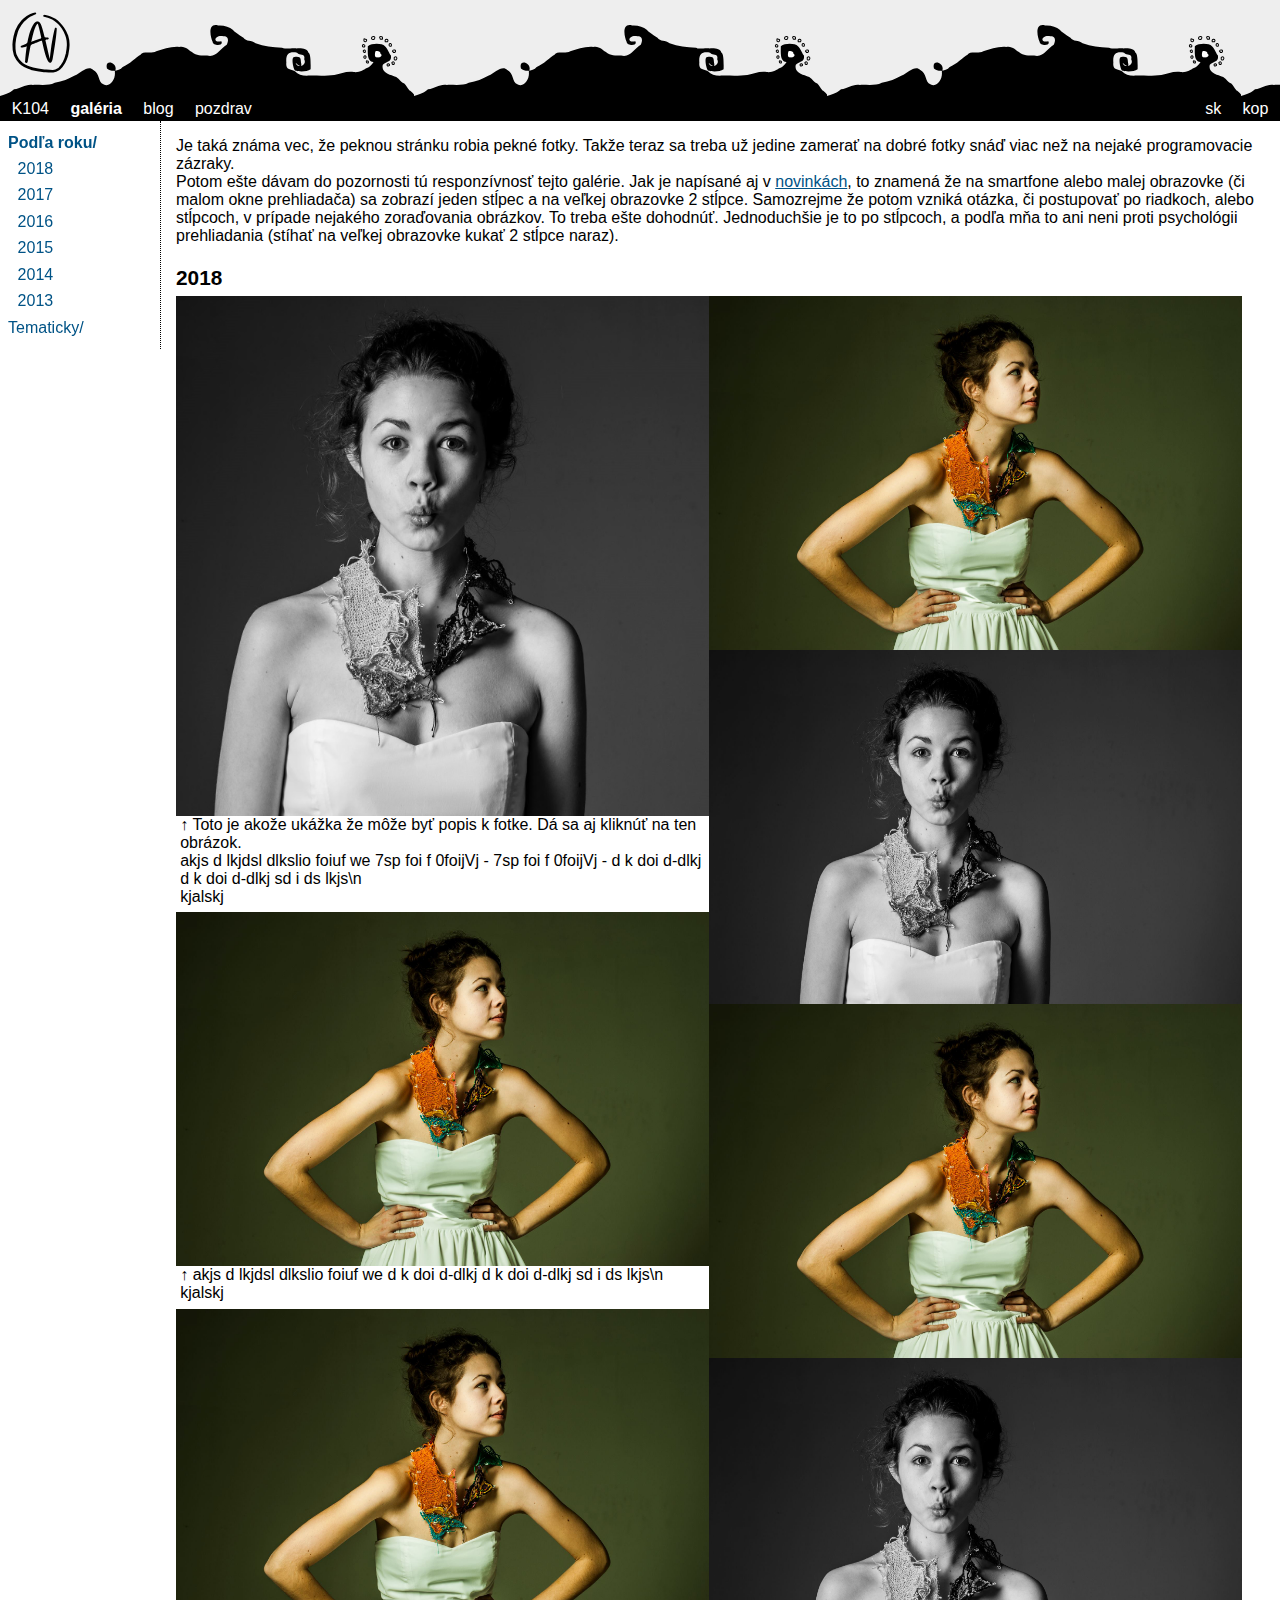
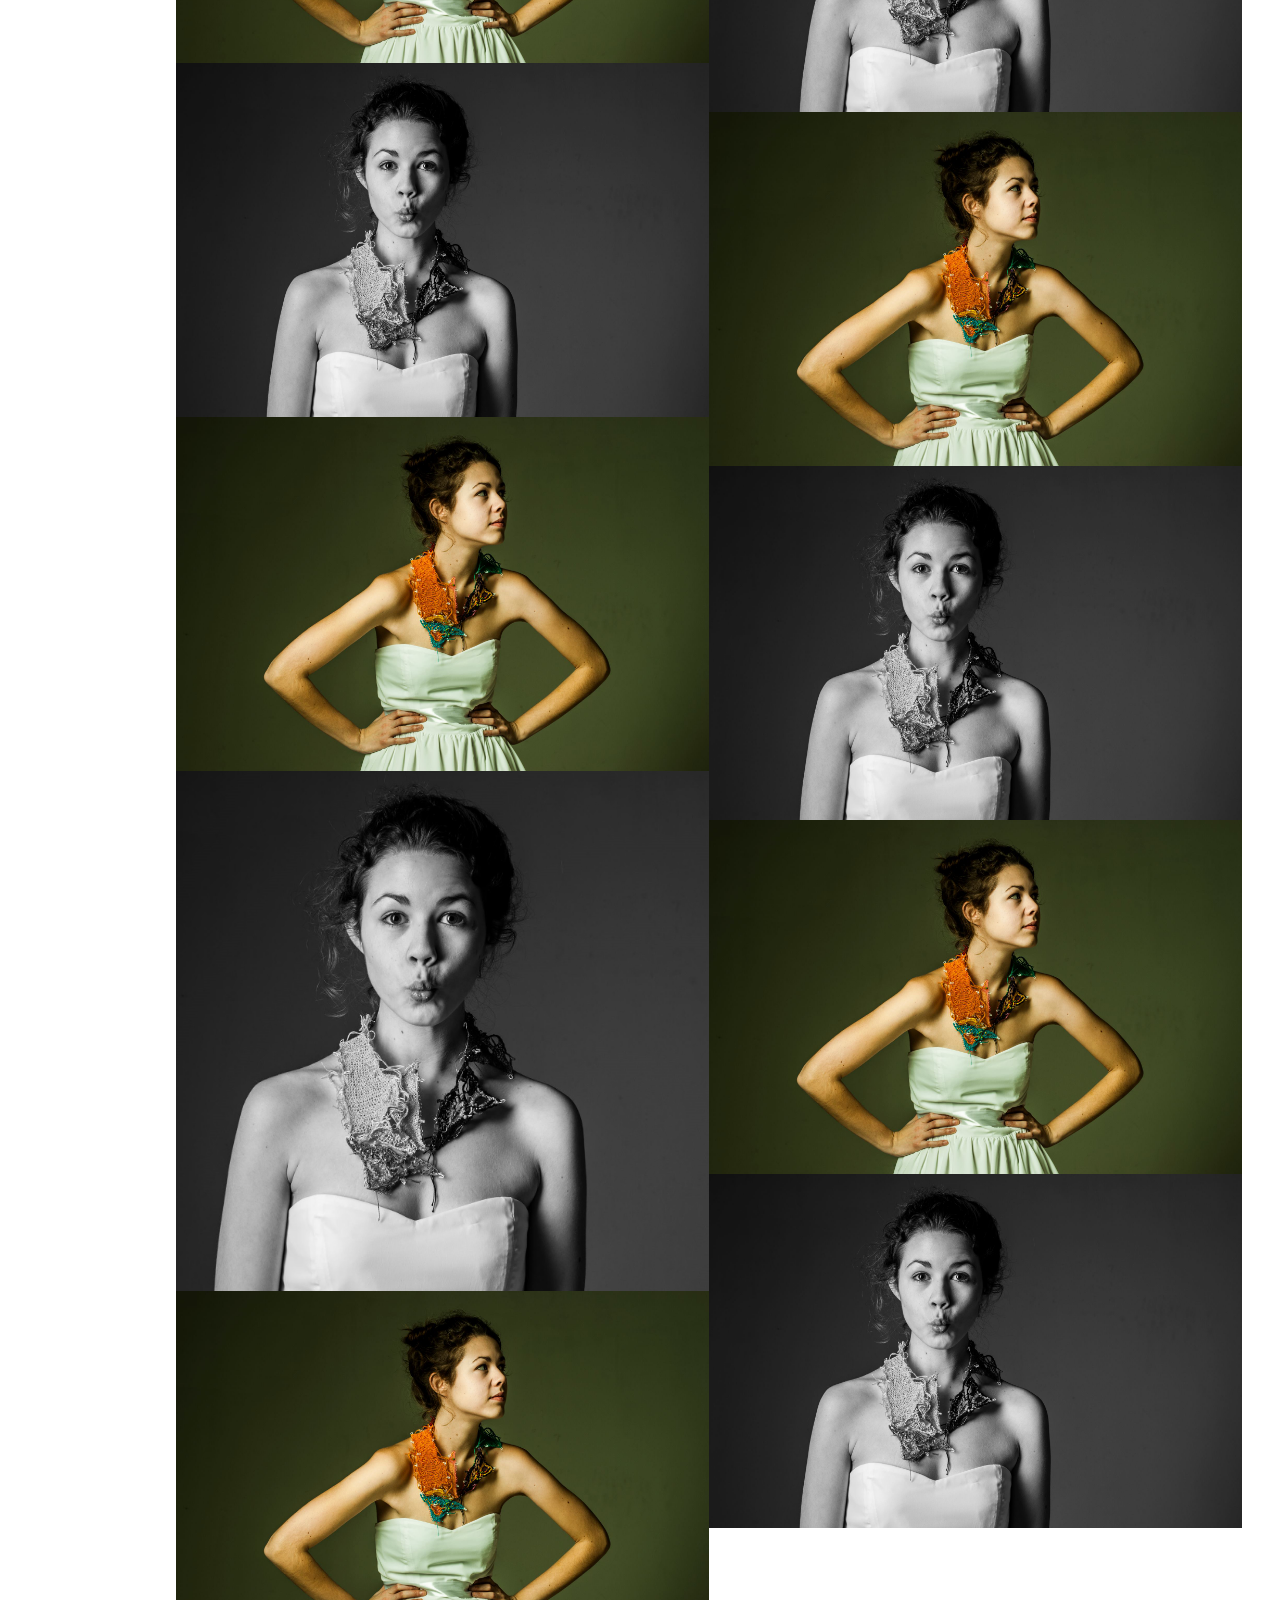
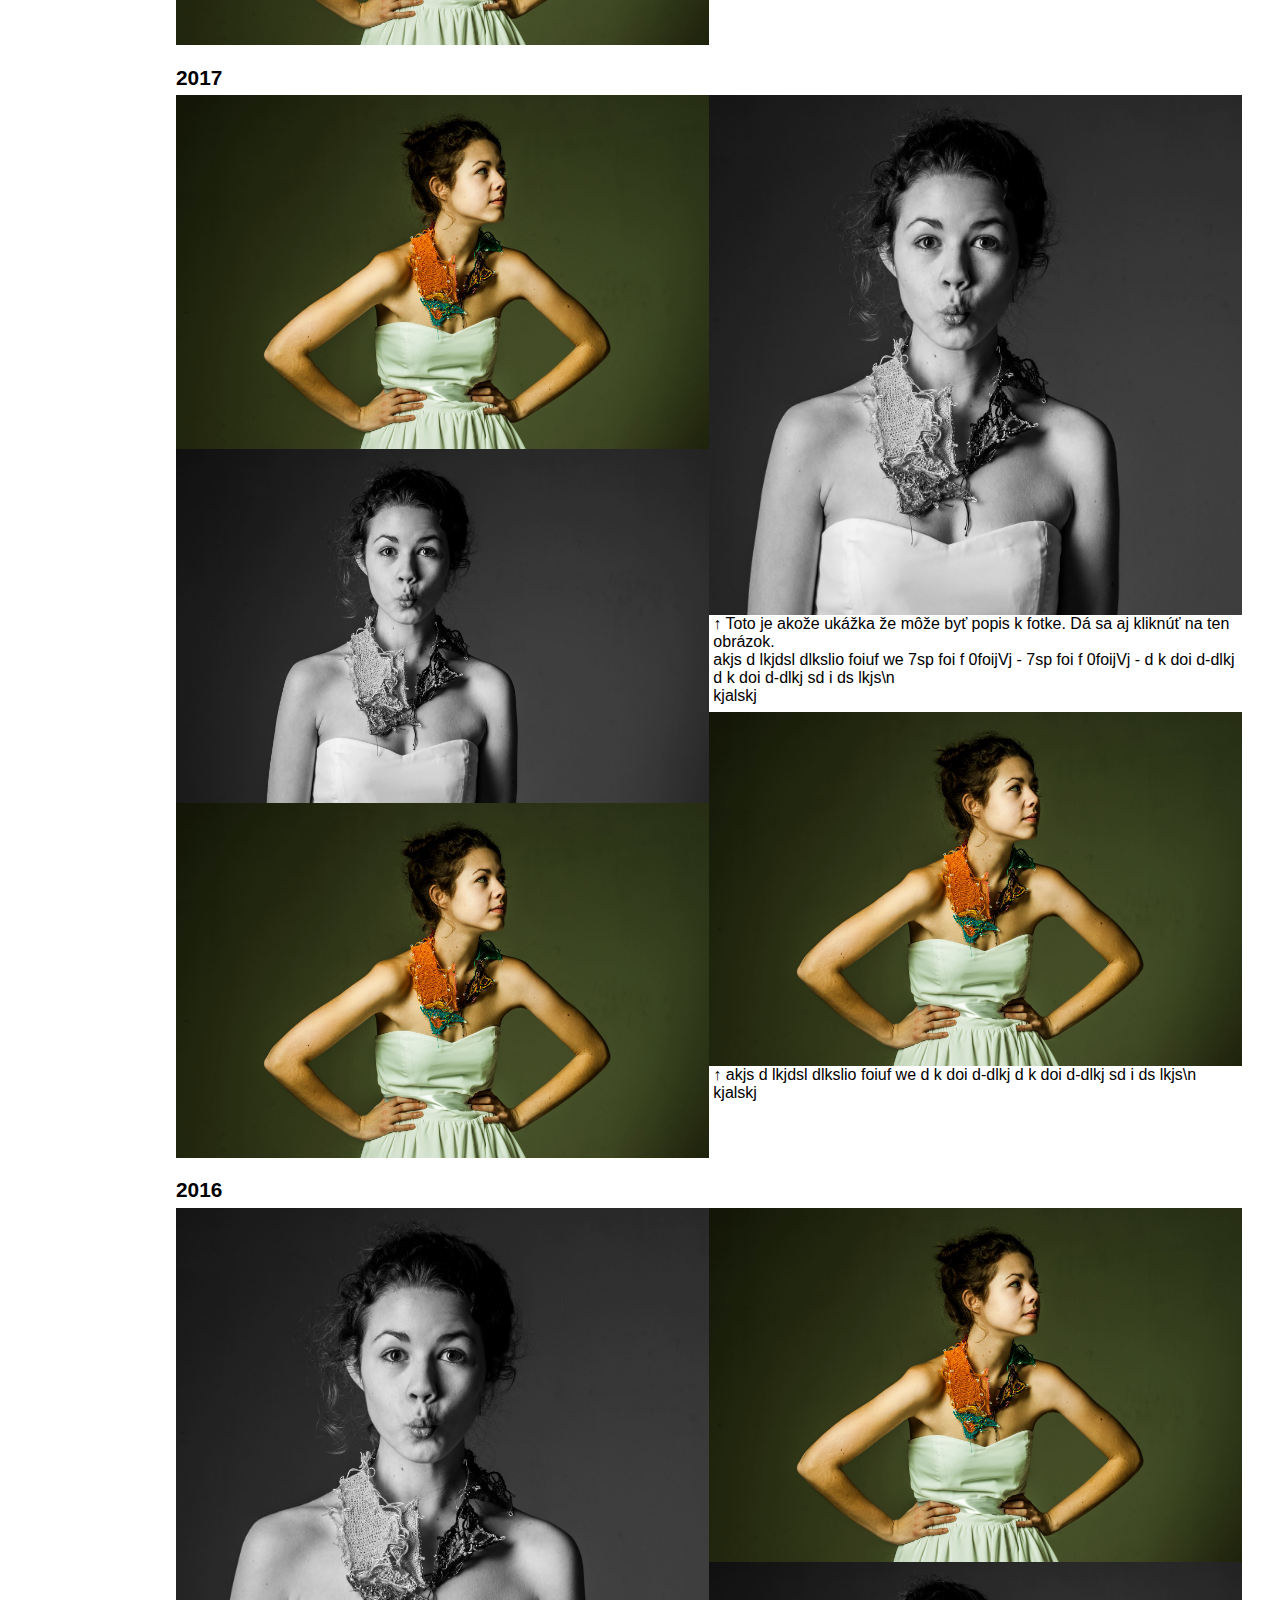
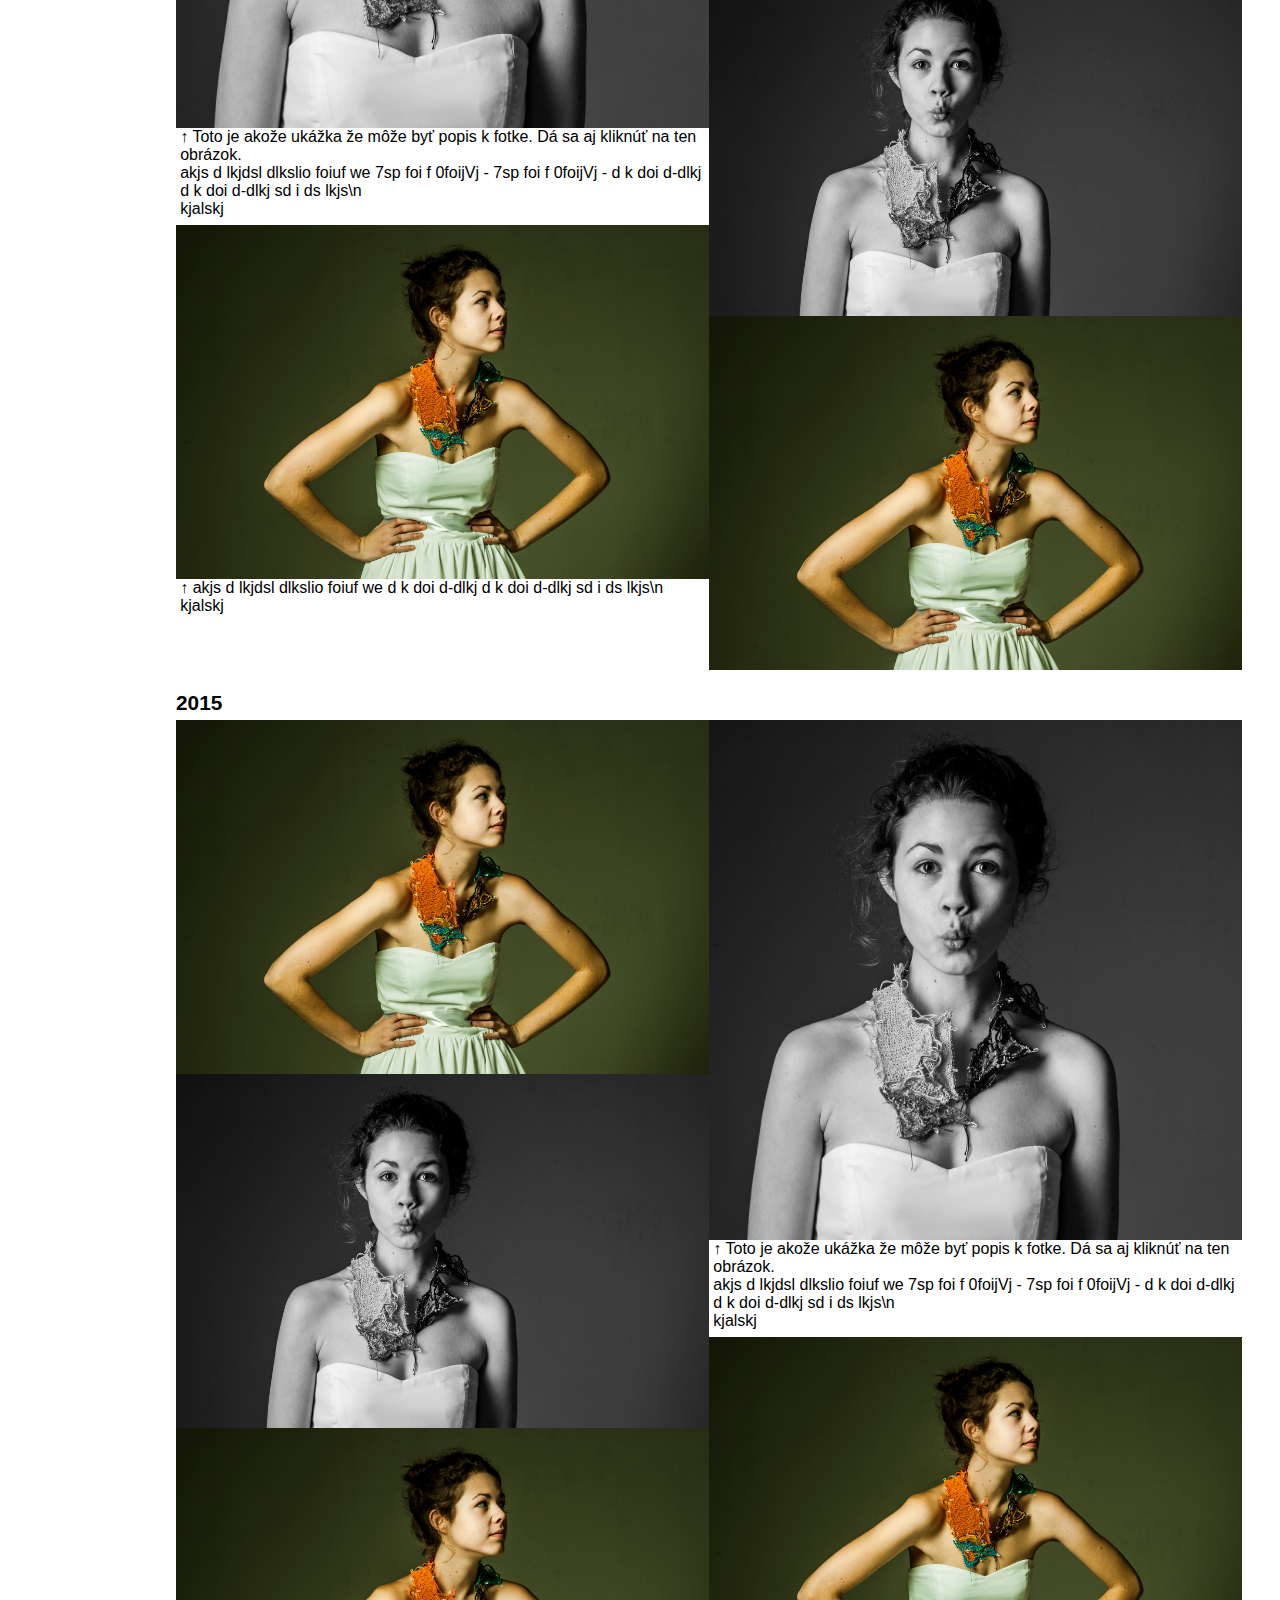
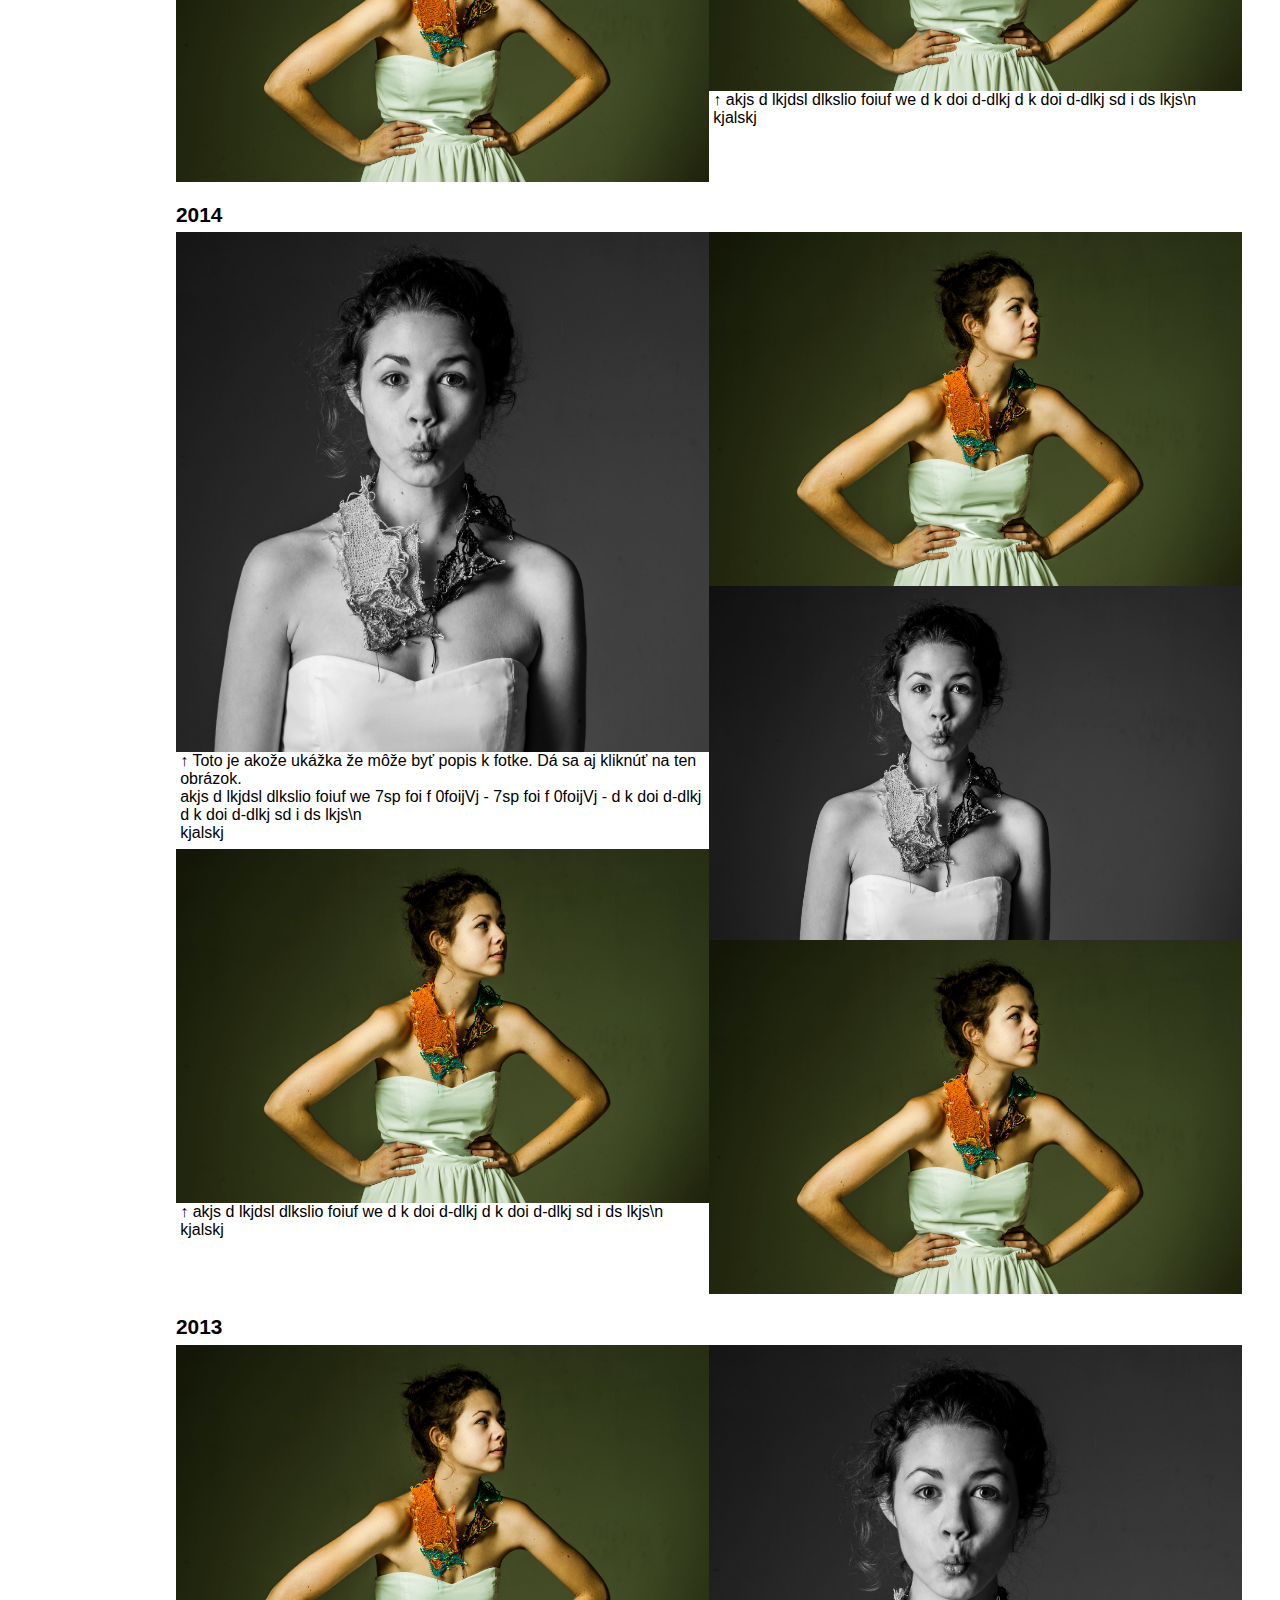
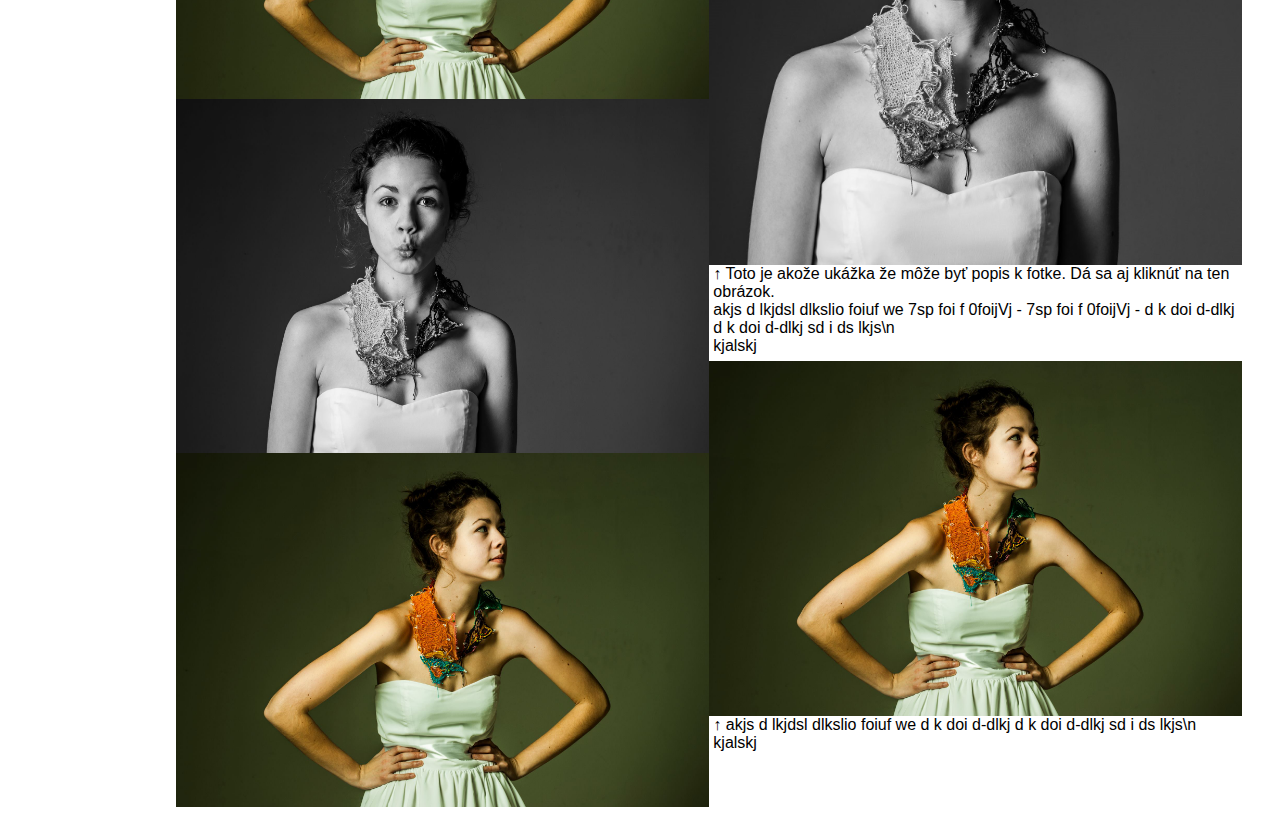
==== galeria/galeria1.htm @ 50981935 "aa" ====
<!DOCTYPE html>
<html lang="sk" dir="ltr">
<head>
<meta http-equiv="content-type" content="text/html; charset=UTF-8">
	<meta charset="utf-8">
	<title>Galéria | N.A.</title>
	<link rel="stylesheet" type="text/css" href="../style.css">
	<link rel="icon" href="../obr/NA.svg" type="image/gif" sizes="16x16">	
	<link rel="shortcut icon" href="../obr/NA.svg" type="image/gif" sizes="16x16">	
</head>

<!--<body><div id="header">-->
<body><div id="header">
<body>
	<a id='headerLogo' href="../index.htm"><img src="../obr/NA_okraj10px.svg" alt="NA" height='85px'></a>
	<!--<a id="headerLink" href="http://suckless.org/">aaa.org</a> -->
	<!--<span class="hidden"> - </span>-->
	<!--<span id="headerSubtitle">stranky osoby</span> -->
</div>
<!--</div>-->
<hr class="hidden">
<div id="menu">
	<a href="../index.htm">K104</a>
	<a href="./galeria1.htm"><b>galéria</b></a>
	<a href="../blog/blog.htm">blog</a>
	<a href="../pozdrav.htm">pozdrav</a>
	<span class="right">
		<a href="../index.htm">sk</a>
		<a href="../index.htm">kop</a>
	</span>
</div>
<div id="content">
<div id="nav">
	<ul>
	<li><a href="./galeria1.htm"><b>Podľa roku/</b></a>
		<ul>
		<li><a href="#rok2018">2018</a></li>
		<li><a href="#rok2017">2017</a></li>
		<li><a href="#rok2016">2016</a></li>
		<li><a href="#rok2015">2015</a></li>
		<li><a href="#rok2014">2014</a></li>
		<li><a href="#rok2013">2013</a></li>
		</ul>
	</li>
	<li><a href="./galeria2.htm">Tematicky/</a></li>
	</ul>
</div>
<hr class="hidden">
<div id="main">

<p> Je taká známa vec, že peknou stránku robia pekné fotky. Takže teraz sa treba už jedine zamerať na dobré fotky snáď viac než na nejaké programovacie zázraky.</p>
<p>Potom ešte dávam do pozornosti tú responzívnosť tejto galérie. Jak je napísané aj v <a href="../novinky/novinky2.htm">novinkách</a>, to znamená že na smartfone alebo malej obrazovke (či malom okne prehliadača) sa zobrazí jeden stĺpec a na veľkej obrazovke 2 stĺpce. Samozrejme že potom vzniká otázka, či postupovať po riadkoch, alebo stĺpcoch, v prípade nejakého zoraďovania obrázkov. To treba ešte dohodnúť. Jednoduchšie je to po stĺpcoch, a podľa mňa to ani neni proti psychológii prehliadania (stíhať na veľkej obrazovke kukať 2 stĺpce naraz).</p>

<div class="row">
  
  <div class='policko_nadpis' id="rok2018">
	  <h2>2018</h2>
  </div>
  <div class="stlpec">
	  <div class='policko'>
		  <a href="../obr/nina2_2.jpg"><img src="../obr/nina2_2.jpg" alt="blabla" style="width:100%"></a>
		  <p>&#8593; Toto je akože ukážka že môže byť popis k fotke. Dá sa aj kliknúť na ten obrázok.</p>
		  <p>akjs d lkjdsl dlkslio  foiuf we
		  7sp foi f 0foijVj -
		  7sp foi f 0foijVj -
		  d k doi d-dlkj d k doi d-dlkj sd i ds lkjs\n
		  </p>
		  <p>kjalskj</p>
	  </div>
	  <div class='policko'>
		  <a href="../obr/nina1.jpg"><img src="../obr/nina1.jpg" alt="blabla" style="width:100%"></a>
		  <p>&#8593; akjs d lkjdsl dlkslio  foiuf we
		  d k doi d-dlkj d k doi d-dlkj sd i ds lkjs\n
		  </p>
		  <p>kjalskj</p>
	  </div>
	  <div class='policko'>
		  <a href="../obr/nina1.jpg"><img src="../obr/nina1.jpg" alt="blabla" style="width:100%"></a>
	  </div>
	  <div class='policko'>
		  <a href="../obr/nina2.jpg"><img src="../obr/nina2.jpg" alt="blabla" style="width:100%"></a>
	  </div>
	  <div class='policko'>
		  <a href="../obr/nina1.jpg"><img src="../obr/nina1.jpg" alt="blabla" style="width:100%"></a>
	  </div>
	  <div class='policko'>
		  <a href="../obr/nina2_2.jpg"><img src="../obr/nina2_2.jpg" alt="blabla" style="width:100%"></a>
	  </div>
	  <div class='policko'>
		  <a href="../obr/nina1.jpg"><img src="../obr/nina1.jpg" alt="blabla" style="width:100%"></a>
	  </div>
  </div>
  <div class="stlpec">
	  <div class='policko'>
		  <a href="../obr/nina1.jpg"><img src="../obr/nina1.jpg" alt="blabla" style="width:100%"></a>
	  </div>
	  <div class='policko'>
		  <a href="../obr/nina2.jpg"><img src="../obr/nina2.jpg" alt="blabla" style="width:100%"></a>
	  </div>
	  <div class='policko'>
		  <a href="../obr/nina1.jpg"><img src="../obr/nina1.jpg" alt="blabla" style="width:100%"></a>
	  </div>
	  <div class='policko'>
		  <a href="../obr/nina2.jpg"><img src="../obr/nina2.jpg" alt="blabla" style="width:100%"></a>
	  </div>
	  <div class='policko'>
		  <a href="../obr/nina1.jpg"><img src="../obr/nina1.jpg" alt="blabla" style="width:100%"></a>
	  </div>
	  <div class='policko'>
		  <a href="../obr/nina2.jpg"><img src="../obr/nina2.jpg" alt="blabla" style="width:100%"></a>
	  </div>
	  <div class='policko'>
		  <a href="../obr/nina1.jpg"><img src="../obr/nina1.jpg" alt="blabla" style="width:100%"></a>
	  </div>
	  <div class='policko'>
		  <a href="../obr/nina2.jpg"><img src="../obr/nina2.jpg" alt="blabla" style="width:100%"></a>
	  </div>
  </div>

  <div class='policko_nadpis' id="rok2017">
	  <h2>2017</h2>
  </div>
  <div class="stlpec">
	  <div class='policko'>
		  <a href="../obr/nina1.jpg"><img src="../obr/nina1.jpg" alt="blabla" style="width:100%"></a>
	  </div>
	  <div class='policko'>
		  <a href="../obr/nina2.jpg"><img src="../obr/nina2.jpg" alt="blabla" style="width:100%"></a>
	  </div>
	  <div class='policko'>
		  <a href="../obr/nina1.jpg"><img src="../obr/nina1.jpg" alt="blabla" style="width:100%"></a>
	  </div>
  </div>
  <div class="stlpec">
	  <div class='policko'>
		  <a href="../obr/nina2_2.jpg"><img src="../obr/nina2_2.jpg" alt="blabla" style="width:100%"></a>
		  <p>&#8593; Toto je akože ukážka že môže byť popis k fotke. Dá sa aj kliknúť na ten obrázok.</p>
		  <p>akjs d lkjdsl dlkslio  foiuf we
		  7sp foi f 0foijVj -
		  7sp foi f 0foijVj -
		  d k doi d-dlkj d k doi d-dlkj sd i ds lkjs\n
		  </p>
		  <p>kjalskj</p>
	  </div>
	  <div class='policko'>
		  <a href="../obr/nina1.jpg"><img src="../obr/nina1.jpg" alt="blabla" style="width:100%"></a>
		  <p>&#8593; akjs d lkjdsl dlkslio  foiuf we
		  d k doi d-dlkj d k doi d-dlkj sd i ds lkjs\n
		  </p>
		  <p>kjalskj</p>
	  </div>
  </div>

  <div class='policko_nadpis' id="rok2016">
	  <h2>2016</h2>
  </div>
  <div class="stlpec">
	  <div class='policko'>
		  <a href="../obr/nina2_2.jpg"><img src="../obr/nina2_2.jpg" alt="blabla" style="width:100%"></a>
		  <p>&#8593; Toto je akože ukážka že môže byť popis k fotke. Dá sa aj kliknúť na ten obrázok.</p>
		  <p>akjs d lkjdsl dlkslio  foiuf we
		  7sp foi f 0foijVj -
		  7sp foi f 0foijVj -
		  d k doi d-dlkj d k doi d-dlkj sd i ds lkjs\n
		  </p>
		  <p>kjalskj</p>
	  </div>
	  <div class='policko'>
		  <a href="../obr/nina1.jpg"><img src="../obr/nina1.jpg" alt="blabla" style="width:100%"></a>
		  <p>&#8593; akjs d lkjdsl dlkslio  foiuf we
		  d k doi d-dlkj d k doi d-dlkj sd i ds lkjs\n
		  </p>
		  <p>kjalskj</p>
	  </div>
  </div>
  <div class="stlpec">
	  <div class='policko'>
		  <a href="../obr/nina1.jpg"><img src="../obr/nina1.jpg" alt="blabla" style="width:100%"></a>
	  </div>
	  <div class='policko'>
		  <a href="../obr/nina2.jpg"><img src="../obr/nina2.jpg" alt="blabla" style="width:100%"></a>
	  </div>
	  <div class='policko'>
		  <a href="../obr/nina1.jpg"><img src="../obr/nina1.jpg" alt="blabla" style="width:100%"></a>
	  </div>
  </div>

  <div class='policko_nadpis' id="rok2015">
	  <h2>2015</h2>
  </div>
  <div class="stlpec">
	  <div class='policko'>
		  <a href="../obr/nina1.jpg"><img src="../obr/nina1.jpg" alt="blabla" style="width:100%"></a>
	  </div>
	  <div class='policko'>
		  <a href="../obr/nina2.jpg"><img src="../obr/nina2.jpg" alt="blabla" style="width:100%"></a>
	  </div>
	  <div class='policko'>
		  <a href="../obr/nina1.jpg"><img src="../obr/nina1.jpg" alt="blabla" style="width:100%"></a>
	  </div>
  </div>
  <div class="stlpec">
	  <div class='policko'>
		  <a href="../obr/nina2_2.jpg"><img src="../obr/nina2_2.jpg" alt="blabla" style="width:100%"></a>
		  <p>&#8593; Toto je akože ukážka že môže byť popis k fotke. Dá sa aj kliknúť na ten obrázok.</p>
		  <p>akjs d lkjdsl dlkslio  foiuf we
		  7sp foi f 0foijVj -
		  7sp foi f 0foijVj -
		  d k doi d-dlkj d k doi d-dlkj sd i ds lkjs\n
		  </p>
		  <p>kjalskj</p>
	  </div>
	  <div class='policko'>
		  <a href="../obr/nina1.jpg"><img src="../obr/nina1.jpg" alt="blabla" style="width:100%"></a>
		  <p>&#8593; akjs d lkjdsl dlkslio  foiuf we
		  d k doi d-dlkj d k doi d-dlkj sd i ds lkjs\n
		  </p>
		  <p>kjalskj</p>
	  </div>
  </div>

  <div class='policko_nadpis' id="rok2014">
	  <h2>2014</h2>
  </div>
  <div class="stlpec">
	  <div class='policko'>
		  <a href="../obr/nina2_2.jpg"><img src="../obr/nina2_2.jpg" alt="blabla" style="width:100%"></a>
		  <p>&#8593; Toto je akože ukážka že môže byť popis k fotke. Dá sa aj kliknúť na ten obrázok.</p>
		  <p>akjs d lkjdsl dlkslio  foiuf we
		  7sp foi f 0foijVj -
		  7sp foi f 0foijVj -
		  d k doi d-dlkj d k doi d-dlkj sd i ds lkjs\n
		  </p>
		  <p>kjalskj</p>
	  </div>
	  <div class='policko'>
		  <a href="../obr/nina1.jpg"><img src="../obr/nina1.jpg" alt="blabla" style="width:100%"></a>
		  <p>&#8593; akjs d lkjdsl dlkslio  foiuf we
		  d k doi d-dlkj d k doi d-dlkj sd i ds lkjs\n
		  </p>
		  <p>kjalskj</p>
	  </div>
  </div>
  <div class="stlpec">
	  <div class='policko'>
		  <a href="../obr/nina1.jpg"><img src="../obr/nina1.jpg" alt="blabla" style="width:100%"></a>
	  </div>
	  <div class='policko'>
		  <a href="../obr/nina2.jpg"><img src="../obr/nina2.jpg" alt="blabla" style="width:100%"></a>
	  </div>
	  <div class='policko'>
		  <a href="../obr/nina1.jpg"><img src="../obr/nina1.jpg" alt="blabla" style="width:100%"></a>
	  </div>
  </div>

  <div class='policko_nadpis' id="rok2013">
	  <h2>2013</h2>
  </div>
  <div class="stlpec">
	  <div class='policko'>
		  <a href="../obr/nina1.jpg"><img src="../obr/nina1.jpg" alt="blabla" style="width:100%"></a>
	  </div>
	  <div class='policko'>
		  <a href="../obr/nina2.jpg"><img src="../obr/nina2.jpg" alt="blabla" style="width:100%"></a>
	  </div>
	  <div class='policko'>
		  <a href="../obr/nina1.jpg"><img src="../obr/nina1.jpg" alt="blabla" style="width:100%"></a>
	  </div>
  </div>
  <div class="stlpec">
	  <div class='policko'>
		  <a href="../obr/nina2_2.jpg"><img src="../obr/nina2_2.jpg" alt="blabla" style="width:100%"></a>
		  <p>&#8593; Toto je akože ukážka že môže byť popis k fotke. Dá sa aj kliknúť na ten obrázok.</p>
		  <p>akjs d lkjdsl dlkslio  foiuf we
		  7sp foi f 0foijVj -
		  7sp foi f 0foijVj -
		  d k doi d-dlkj d k doi d-dlkj sd i ds lkjs\n
		  </p>
		  <p>kjalskj</p>
	  </div>
	  <div class='policko'>
		  <a href="../obr/nina1.jpg"><img src="../obr/nina1.jpg" alt="blabla" style="width:100%"></a>
		  <p>&#8593; akjs d lkjdsl dlkslio  foiuf we
		  d k doi d-dlkj d k doi d-dlkj sd i ds lkjs\n
		  </p>
		  <p>kjalskj</p>
	  </div>
  </div>


</div>


</div>

</div>


</body></html>
---- style.css ----
html {
	overflow-y: scroll;
}

body {
	background-color: #fff;
	color: #000;
	font-family: sans-serif;
	padding: 0;
	margin: 0;
}

pre, code {
	margin: 0;
}

a {
	color: #005386;
}

#header a, #nav a, #menu a {
	text-decoration: none;
}

#nav a:hover {
	background-color: #ddd;
	<!--background-color: #fff;-->
}

#menu {
	clear: both;
	color: #069;
	overflow: hidden;
	background-color: #000;
	padding: .2em;
	border-top: 0px solid #ccc;
	border-bottom: 0px solid #069;
	position: sticky;
	top: 0;
}

#nav {
	position: sticky;
	top: 1.55em;
}

#menu a {
	padding: 0.5ex 1ex;
	color: #fff;
}

#menu a:hover {
	background-color: #069;
}

#header {
	background-color: #eee;
	background-image: url("obr/cmaranica22.svg");
	background-repeat: repeat-x;
	background-position: 0px 00px;
	clear: both;
	color: #555;
	font-size: 1.78em;
	/* padding: top right bottom left */
	padding: 0px 0.0ex 05px 0.0em;
}

#headerLink {
	color: #17a;
	margin-left: 5px;
}

h1 {
	margin: 1em 1ex 0.5ex 0;
	font-size: 1.4em;
}

h2 {
	margin: 1em 1ex 0.5ex 0;
	font-size: 1.3em;
}

h3 {
	margin: 1em 1ex 0.5ex 0;
	font-size: 1.0em;
}

h4 {
	margin: 1em 1ex 0.5ex 0;
	font-size: 0.9em;
}

#headerSubtitle {
	font-size: 0.75em;
	font-style: italic;
	margin-left: 1em;
}
#headerLogo {
	/* padding: top right bottom left */
	padding: 00px 00px 00px 00px;
}

#content {
	clear: both;
	margin: 0;
	padding: 0;
	/*background-color: #fff;
	overflow: hidden;*/
}

#nav {
	/*background-color: #fff;*/
	float: left;
	margin: 0 1px 0 0;
	padding: .5em 0;
	/*border-right: 1px dotted #aaa;*/
	border-right: 1px dotted;
	width: 160px;
	/*max-width: 200px;*/
	overflow-x: hidden;
	/*overflow-y: scroll;*/
}

#nav ul {
	margin: 0;
	padding: 0;
}

#nav li {
	list-style: none;
	padding: 0;
	margin: 0;
}

#nav li ul {
	padding-left: 0.6em !important;
}

#nav li a {
	display: block;
	margin: 0;
	padding: 0.5ex 2em 0.5ex .5em;
}

#main {
	margin: 0 0 0 160px;
	max-width: 75em;
	/*max-width: 1000px;*/
	padding: 1.0em;
	border-left: 0px solid #000;
}


.left {
	float: left;
	margin: 0;
	padding: 0;
}

.right {
	float: right;
	margin: 0;
	padding: 0;
}

.hidden {
	display: none;
}

.inicialka {
}
p.inicialka::first-letter {
	font-size: 161%;
}


p {
	width: 100%;
	min-width: 160px;
	/*max-width: 600px;*/
	margin: 0 1px 0 0;
	padding: 0 0;
	/*border-left: 1px solid #000;*/
}
p.hovno:first-letter {
	font-size: 200%;
}


header_obr {
	/*float: left;*/
	float: left;
	height: 20%;
	background-color: #f00;
	background-image: url("obr/cmaranica2.svg");
	/*
	background-image: url("obr/cmaranica2.svg");
	max-width: 400pt;
	min-width: 200pt;
	border-bottom: 1px solid #000;
	width: 80pt;
	*/
	padding: 0 0;
}


/*
img {
	display:block;
}
*/
.img_maly1 {
	max-width: 40ex;
	min-width: 30ex;
}
.img_maly2 {
	max-width: 60ex;
	min-width: 30ex;
}
.img_stredny {
	max-width: 80ex;
	min-width: 40ex;
}
.img2 {
	width: 50%;
	max-width: 800px;
	min-width: 300px;
}








<!-- RESPONSIVE IMAGE GRID -->


* {
  box-sizing: border-box;
}


.row {
  display: flex;
  flex-wrap: wrap;
  padding: 0 0px;
}

.stlpec {
  flex: 49%;
  /*max-width: 600px;*/
  max-width: 49%;
  padding: 0 0px;
  border-top: 0px solid;
  border-left: 0px solid;
  border-right: 0px solid;
  border-bottom: 0px solid;
  /* padding: top right bottom left */
  padding: 00px 00px 00px 0ex;
}

.stlpec img {
  margin-top: 0px;
  vertical-align: middle;
  /* padding: top right bottom left */
  padding: 00px 00px 00px 0ex;
}

.stlpec p {
  margin-top: 0px;
  vertical-align: middle;
  /* padding: top right bottom left */
  padding: 00px 00px 00px 0ex;
}
.stlpec p:last-child {
	padding-bottom: 0.8ex;
}

.policko {
	border-top: 0px solid;
	border-left: 0px solid;
	border-right: -0px solid;
	border-bottom: -0px solid;
	/* padding: top right bottom left */
	padding: 0 0px;
}
.policko p {
  margin-top: 0px;
  /* padding: top right bottom left */
  padding: 00px 1em 00px .5ex;
}
.policko img {
	min-width: 30ex;
}

.policko_nadpis {
	width: 100%;
	/* padding: top right bottom left */
	padding: 0 0px;
}


@media screen and (max-width: 900px) {
  .stlpec {
    flex: 100%;
    max-width: 600px;
  }
}
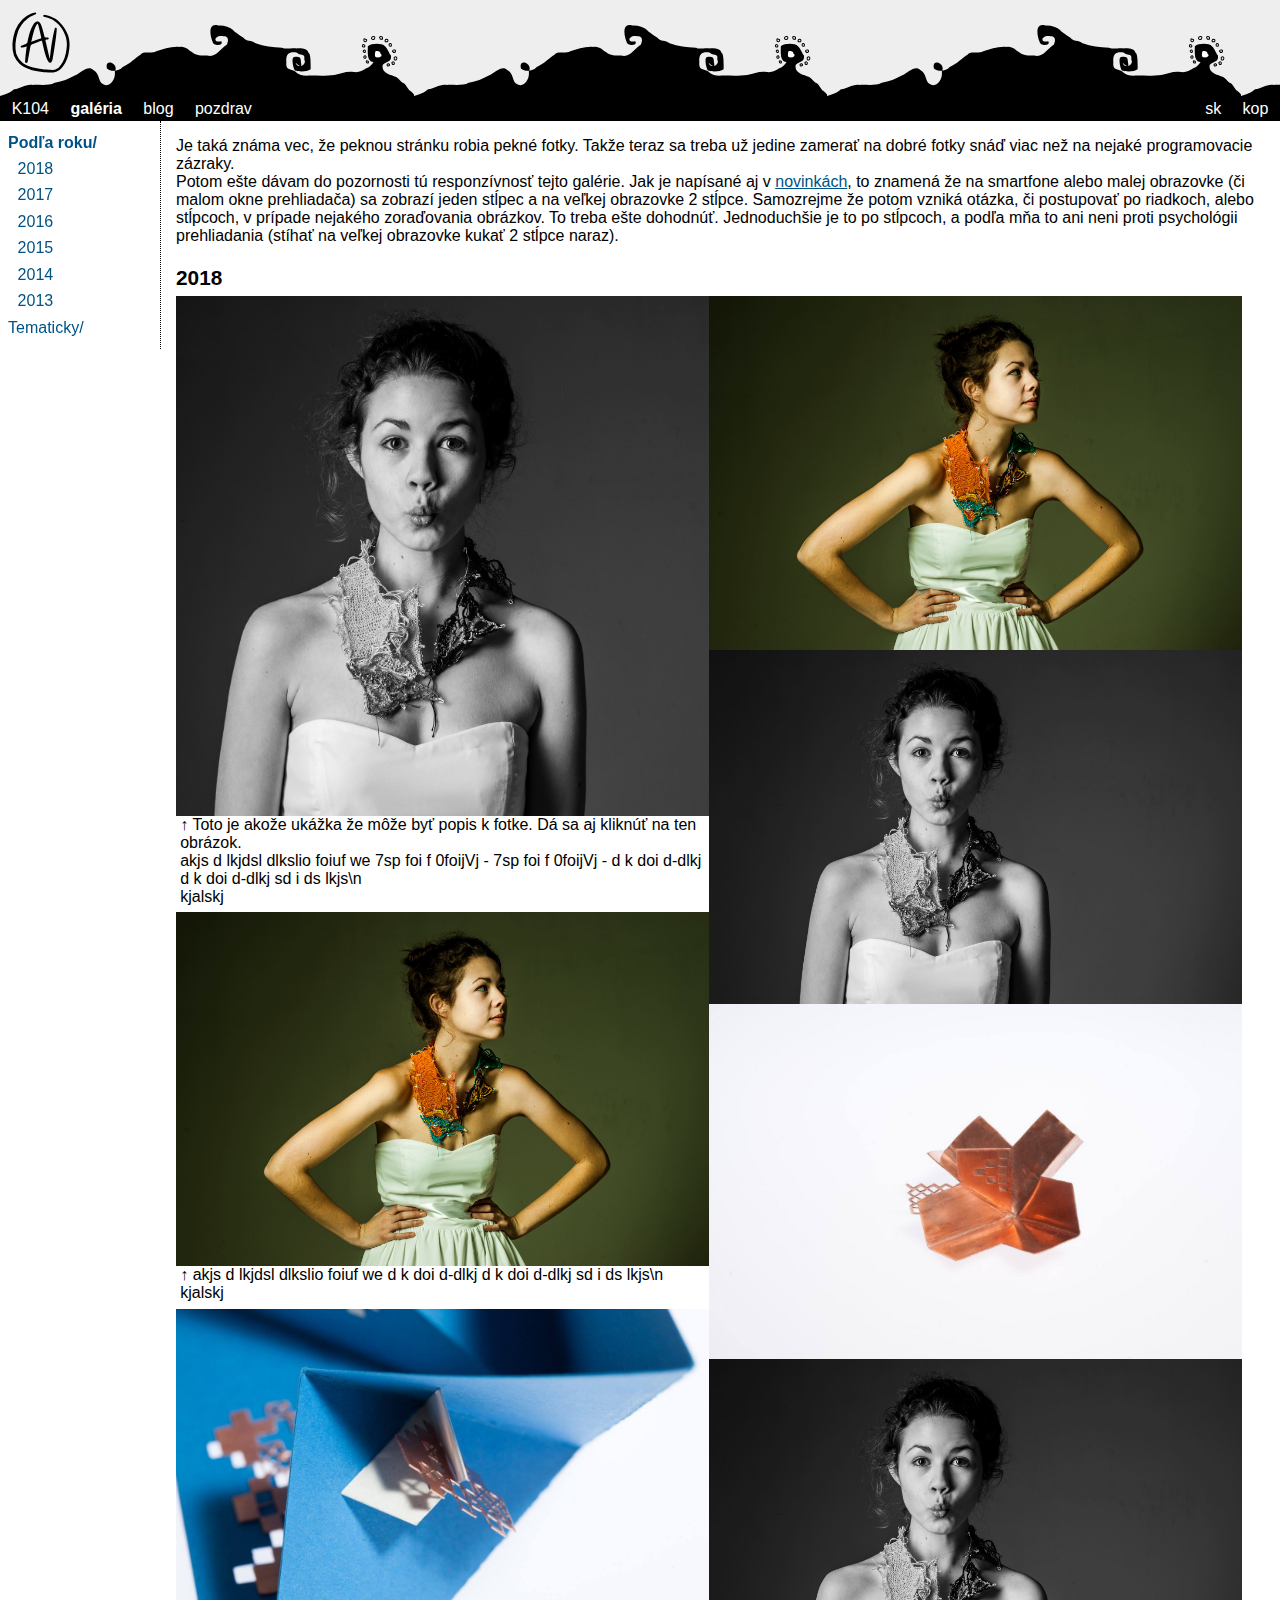
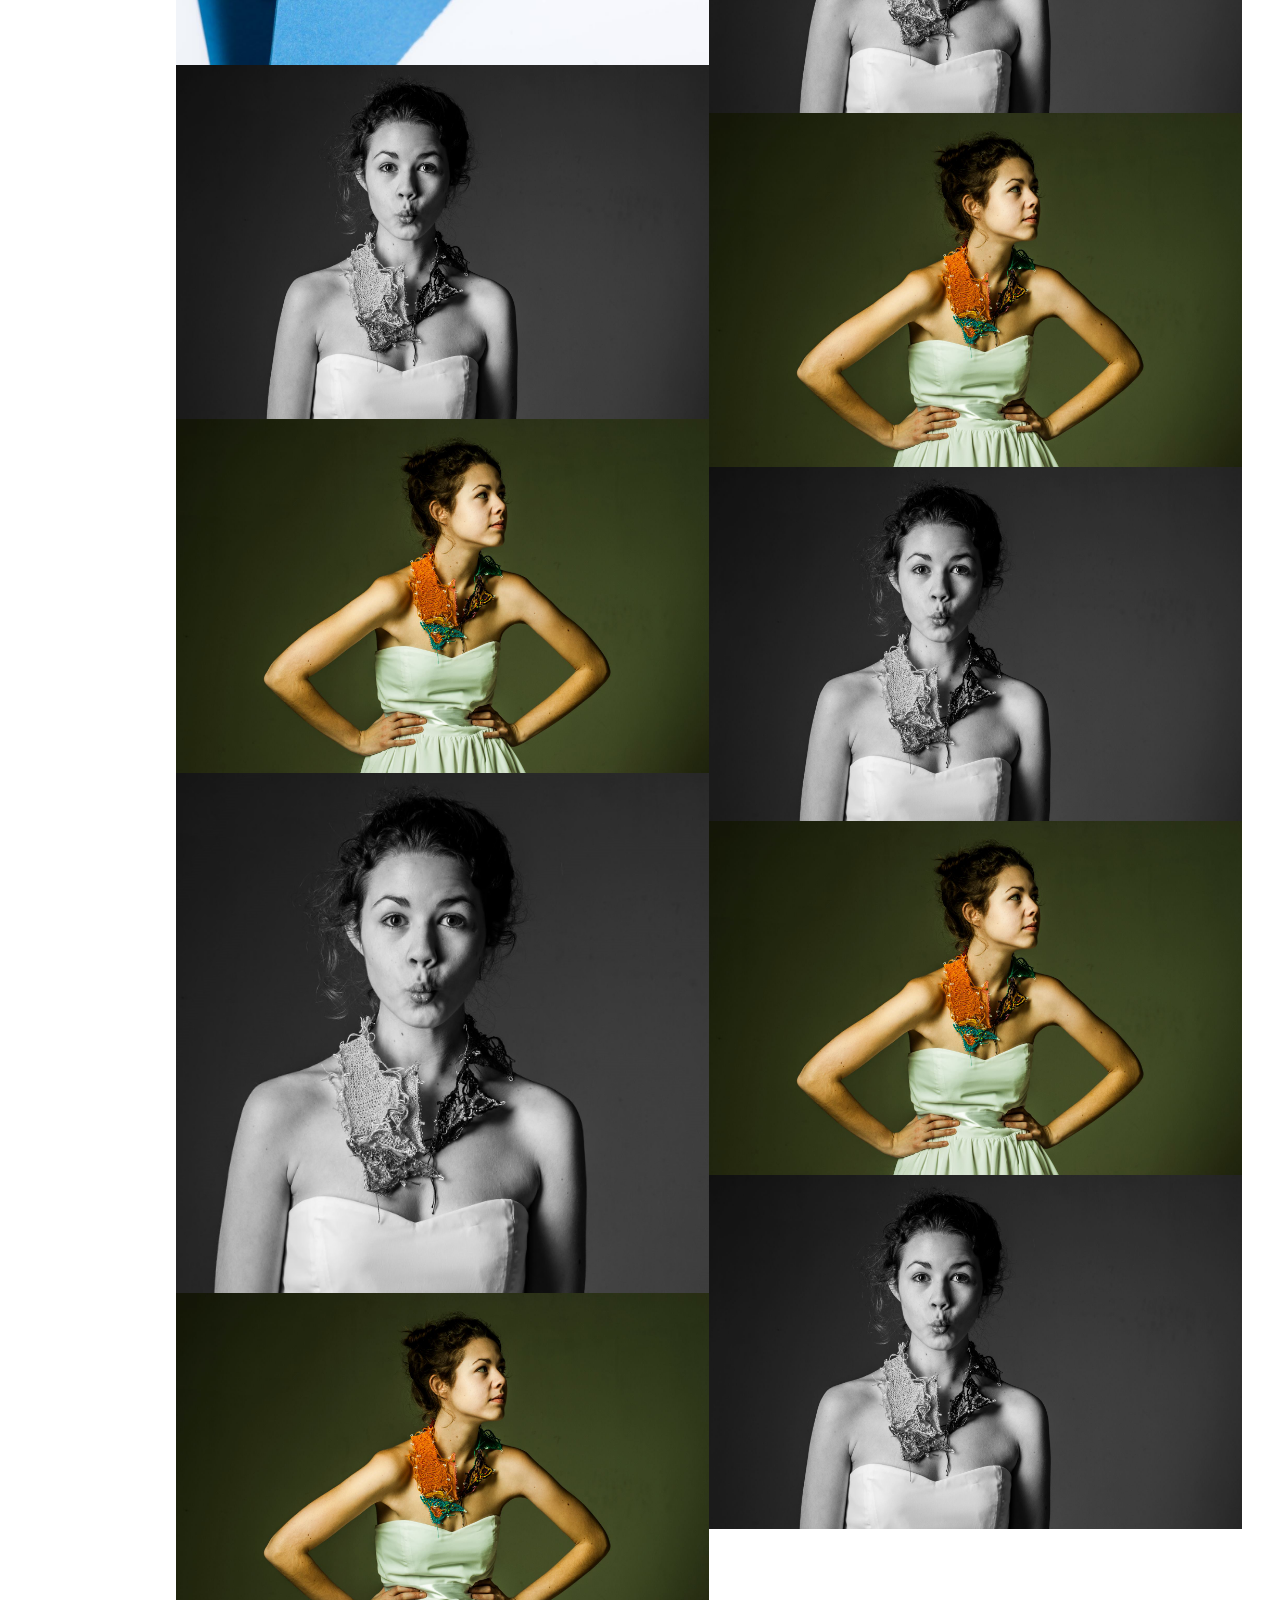
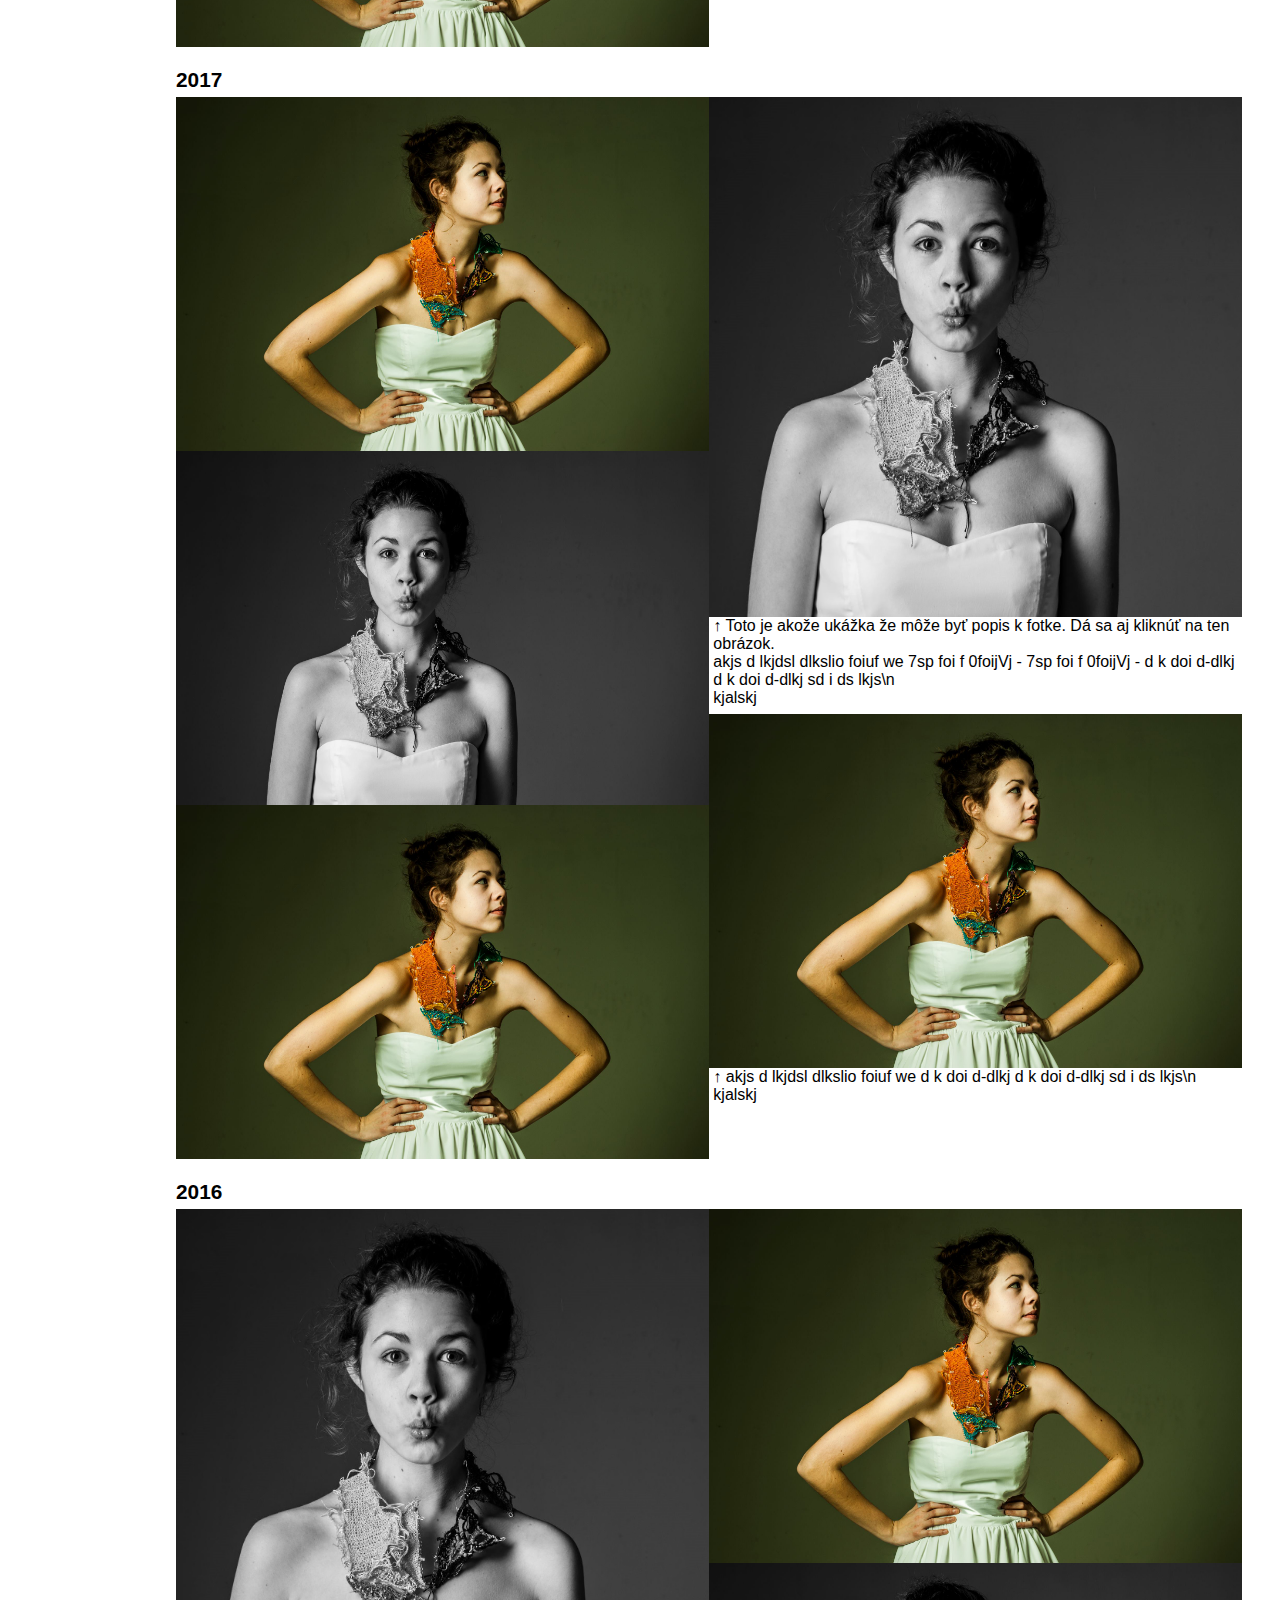
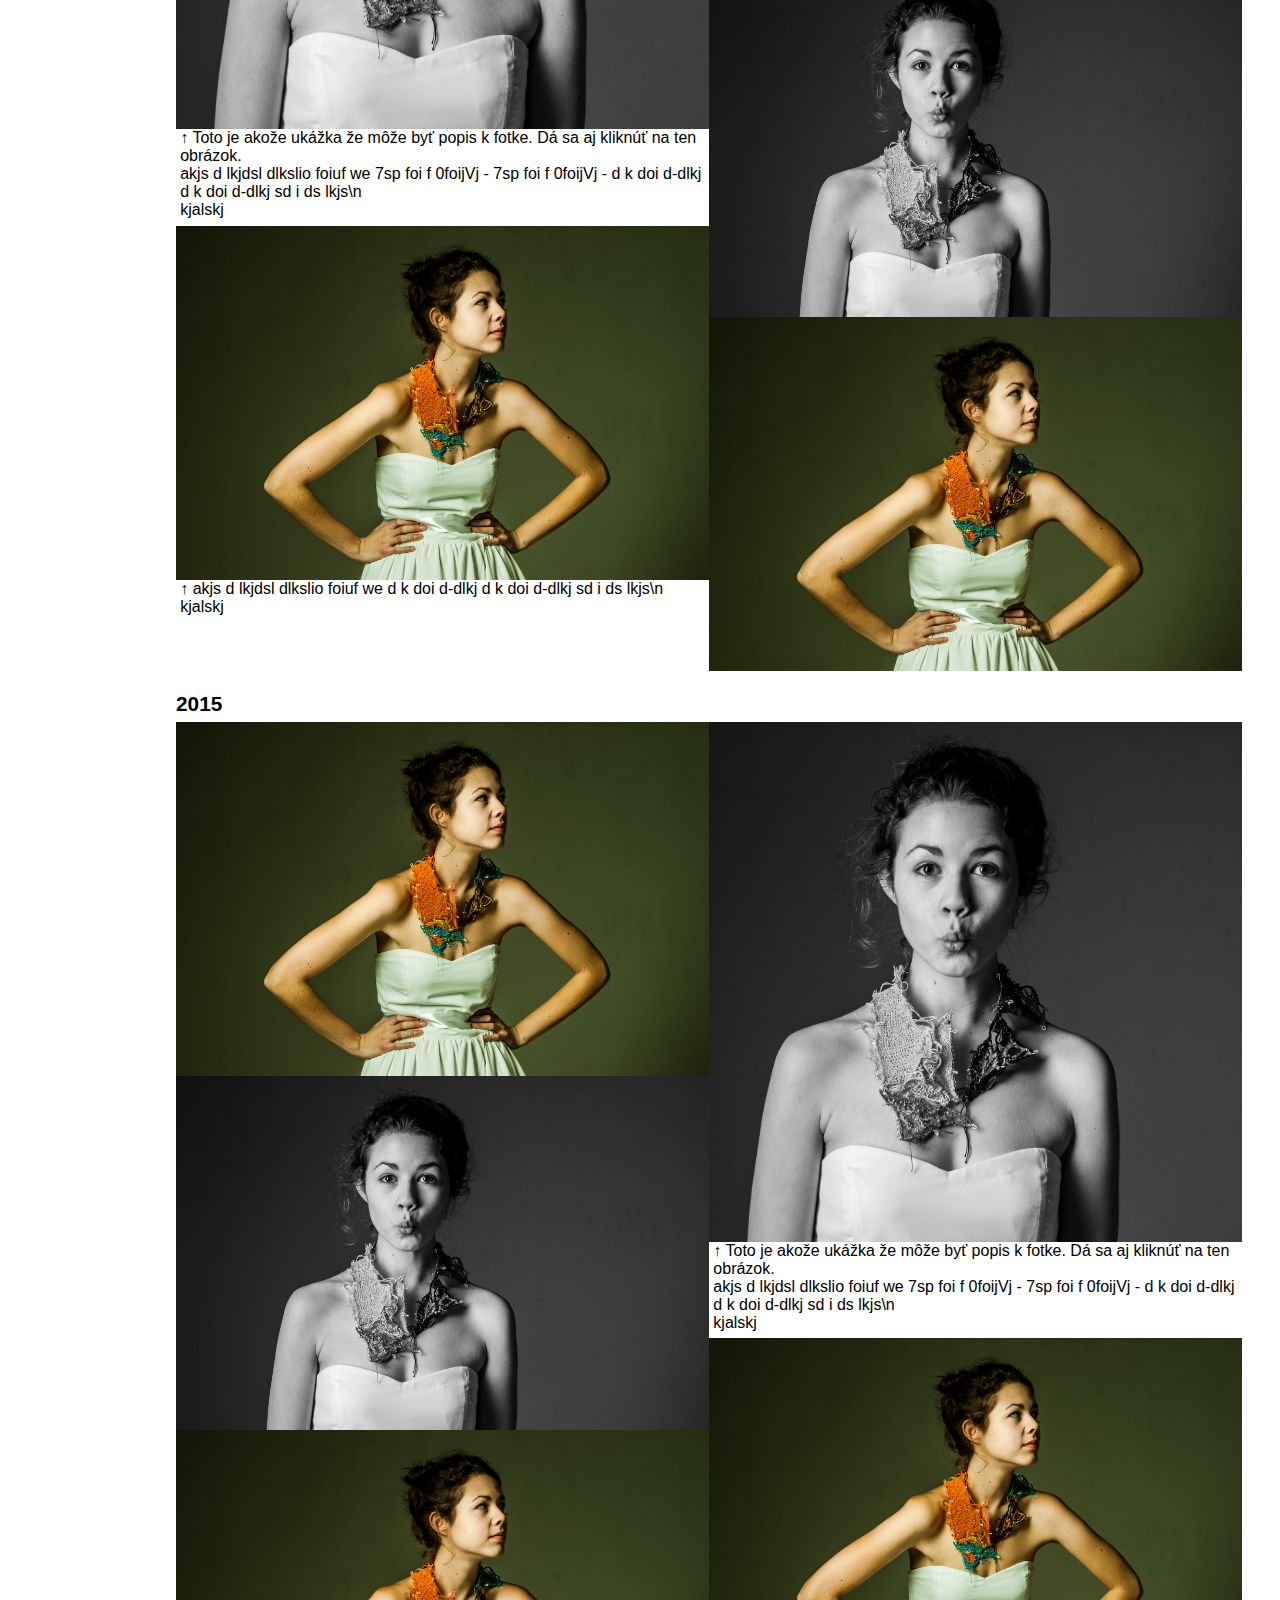
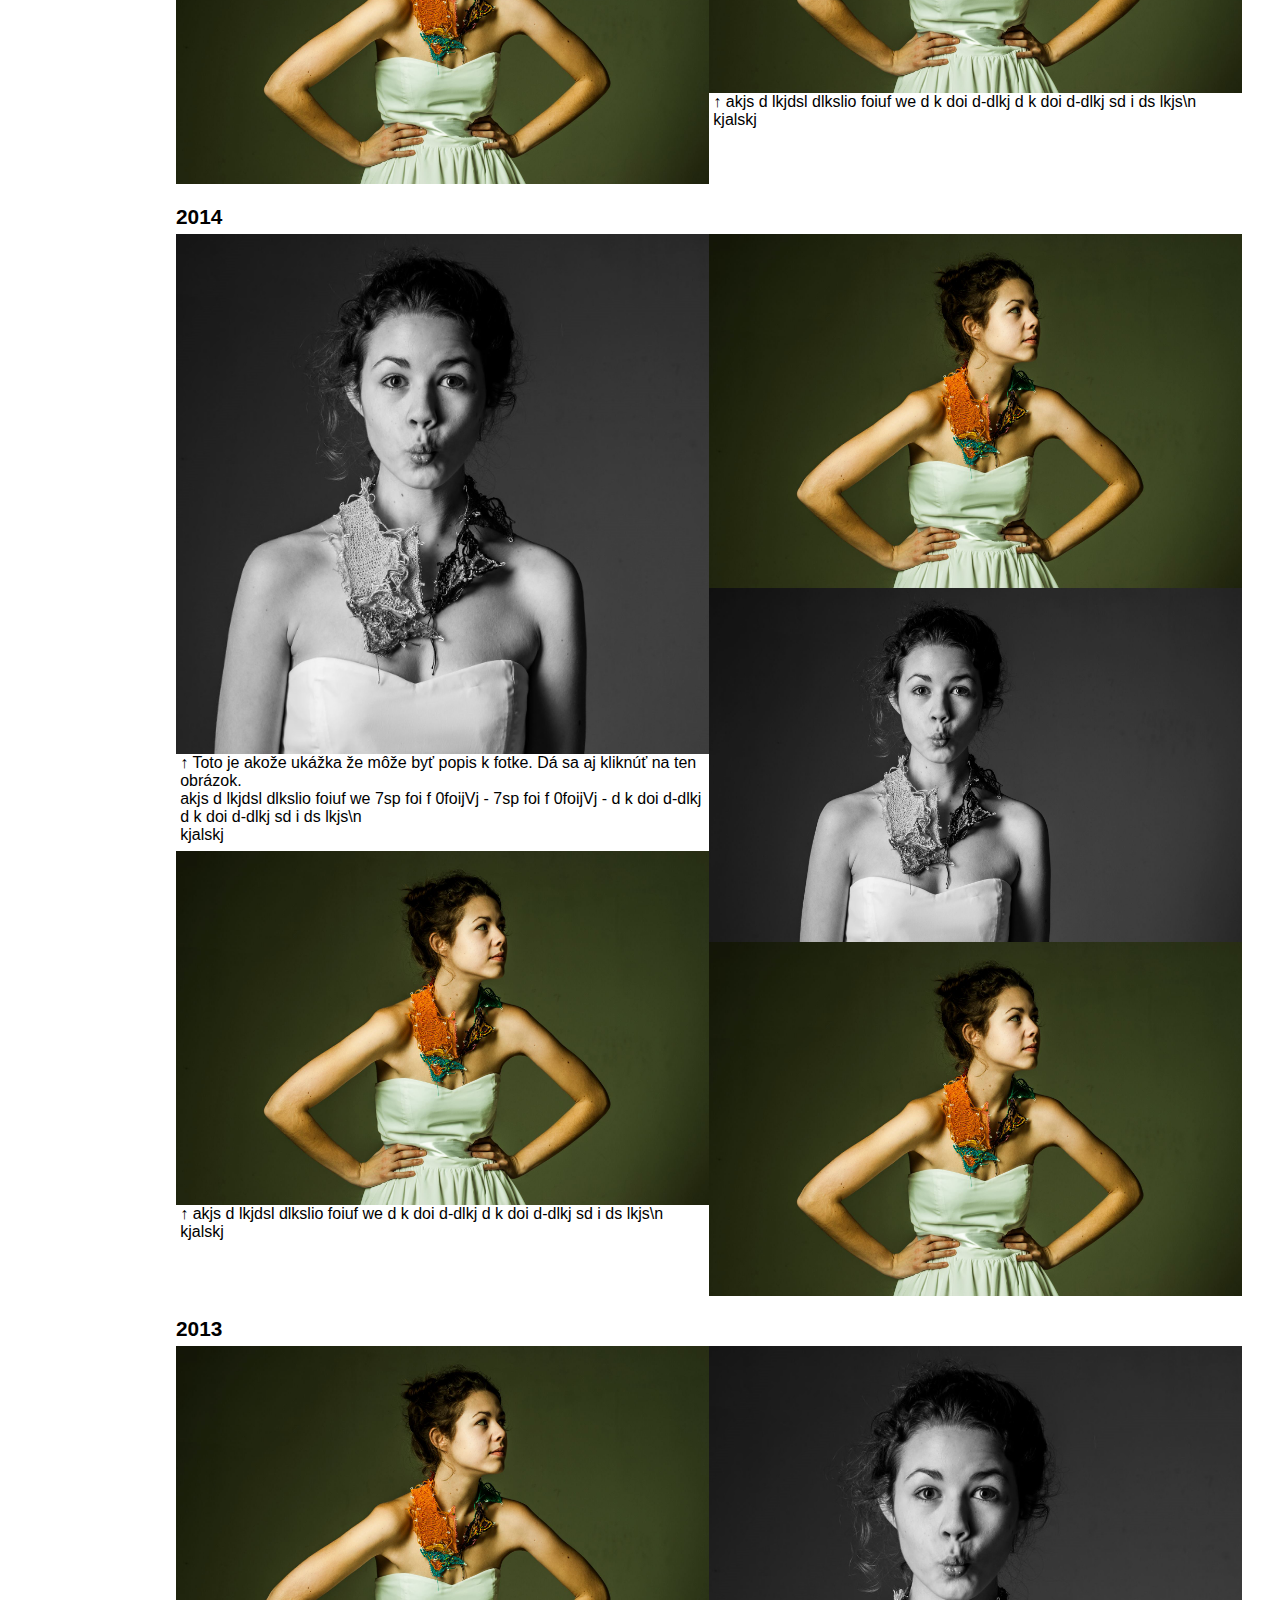
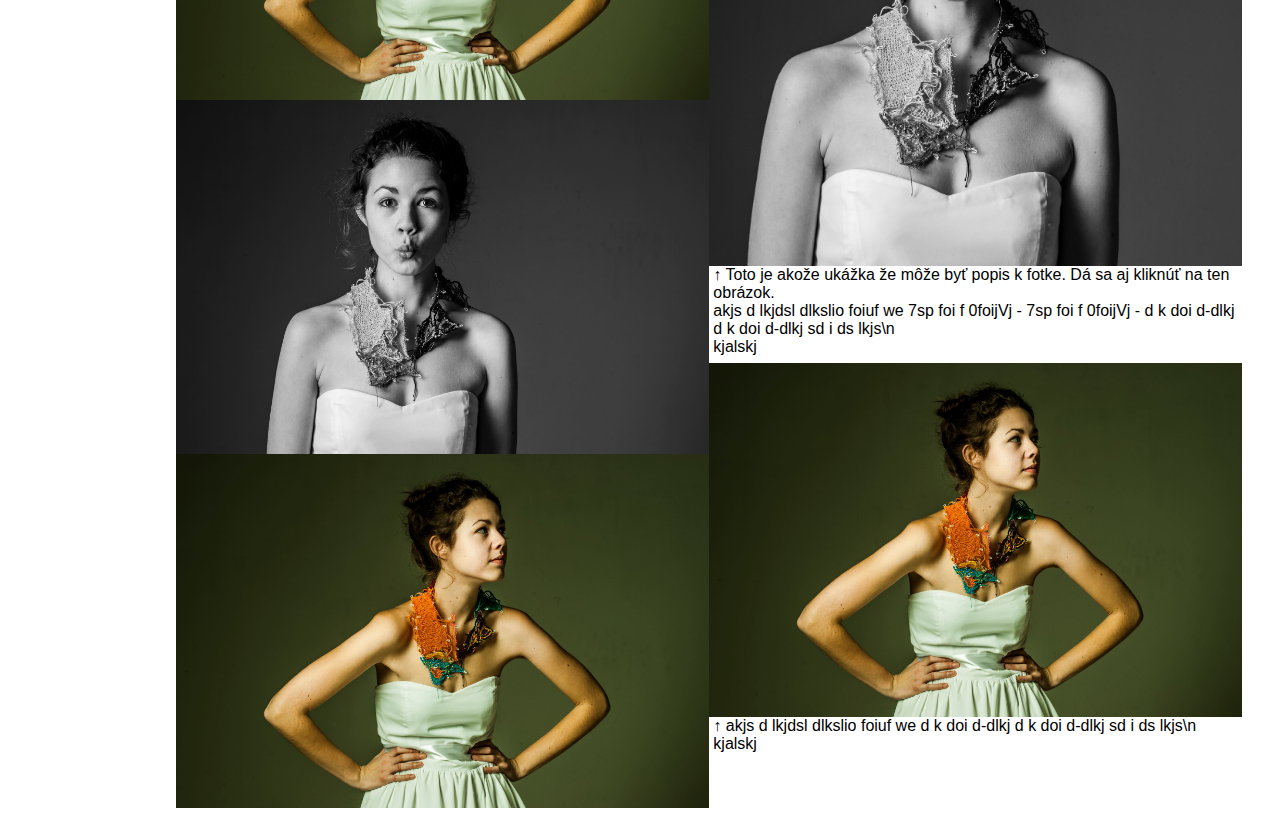
==== commit 769160f6: "aa" ====
--- a/galeria/galeria1.htm
+++ b/galeria/galeria1.htm
@@ -75,30 +75,30 @@
 		  <p>kjalskj</p>
 	  </div>
 	  <div class='policko'>
-		  <a href="../obr/nina1.jpg"><img src="../obr/nina1.jpg" alt="blabla" style="width:100%"></a>
-	  </div>
-	  <div class='policko'>
-		  <a href="../obr/nina2.jpg"><img src="../obr/nina2.jpg" alt="blabla" style="width:100%"></a>
-	  </div>
-	  <div class='policko'>
-		  <a href="../obr/nina1.jpg"><img src="../obr/nina1.jpg" alt="blabla" style="width:100%"></a>
-	  </div>
-	  <div class='policko'>
-		  <a href="../obr/nina2_2.jpg"><img src="../obr/nina2_2.jpg" alt="blabla" style="width:100%"></a>
-	  </div>
-	  <div class='policko'>
-		  <a href="../obr/nina1.jpg"><img src="../obr/nina1.jpg" alt="blabla" style="width:100%"></a>
-	  </div>
-  </div>
-  <div class="stlpec">
-	  <div class='policko'>
-		  <a href="../obr/nina1.jpg"><img src="../obr/nina1.jpg" alt="blabla" style="width:100%"></a>
-	  </div>
-	  <div class='policko'>
-		  <a href="../obr/nina2.jpg"><img src="../obr/nina2.jpg" alt="blabla" style="width:100%"></a>
-	  </div>
-	  <div class='policko'>
-		  <a href="../obr/nina1.jpg"><img src="../obr/nina1.jpg" alt="blabla" style="width:100%"></a>
+		  <a href="../obr/sperk6.jpg"><img src="../obr/sperk6.jpg" alt="blabla" style="width:100%"></a>
+	  </div>
+	  <div class='policko'>
+		  <a href="../obr/nina2.jpg"><img src="../obr/nina2.jpg" alt="blabla" style="width:100%"></a>
+	  </div>
+	  <div class='policko'>
+		  <a href="../obr/nina1.jpg"><img src="../obr/nina1.jpg" alt="blabla" style="width:100%"></a>
+	  </div>
+	  <div class='policko'>
+		  <a href="../obr/nina2_2.jpg"><img src="../obr/nina2_2.jpg" alt="blabla" style="width:100%"></a>
+	  </div>
+	  <div class='policko'>
+		  <a href="../obr/nina1.jpg"><img src="../obr/nina1.jpg" alt="blabla" style="width:100%"></a>
+	  </div>
+  </div>
+  <div class="stlpec">
+	  <div class='policko'>
+		  <a href="../obr/nina1.jpg"><img src="../obr/nina1.jpg" alt="blabla" style="width:100%"></a>
+	  </div>
+	  <div class='policko'>
+		  <a href="../obr/nina2.jpg"><img src="../obr/nina2.jpg" alt="blabla" style="width:100%"></a>
+	  </div>
+	  <div class='policko'>
+		  <a href="../obr/sperk13.jpg"><img src="../obr/sperk13.jpg" alt="blabla" style="width:100%"></a>
 	  </div>
 	  <div class='policko'>
 		  <a href="../obr/nina2.jpg"><img src="../obr/nina2.jpg" alt="blabla" style="width:100%"></a>
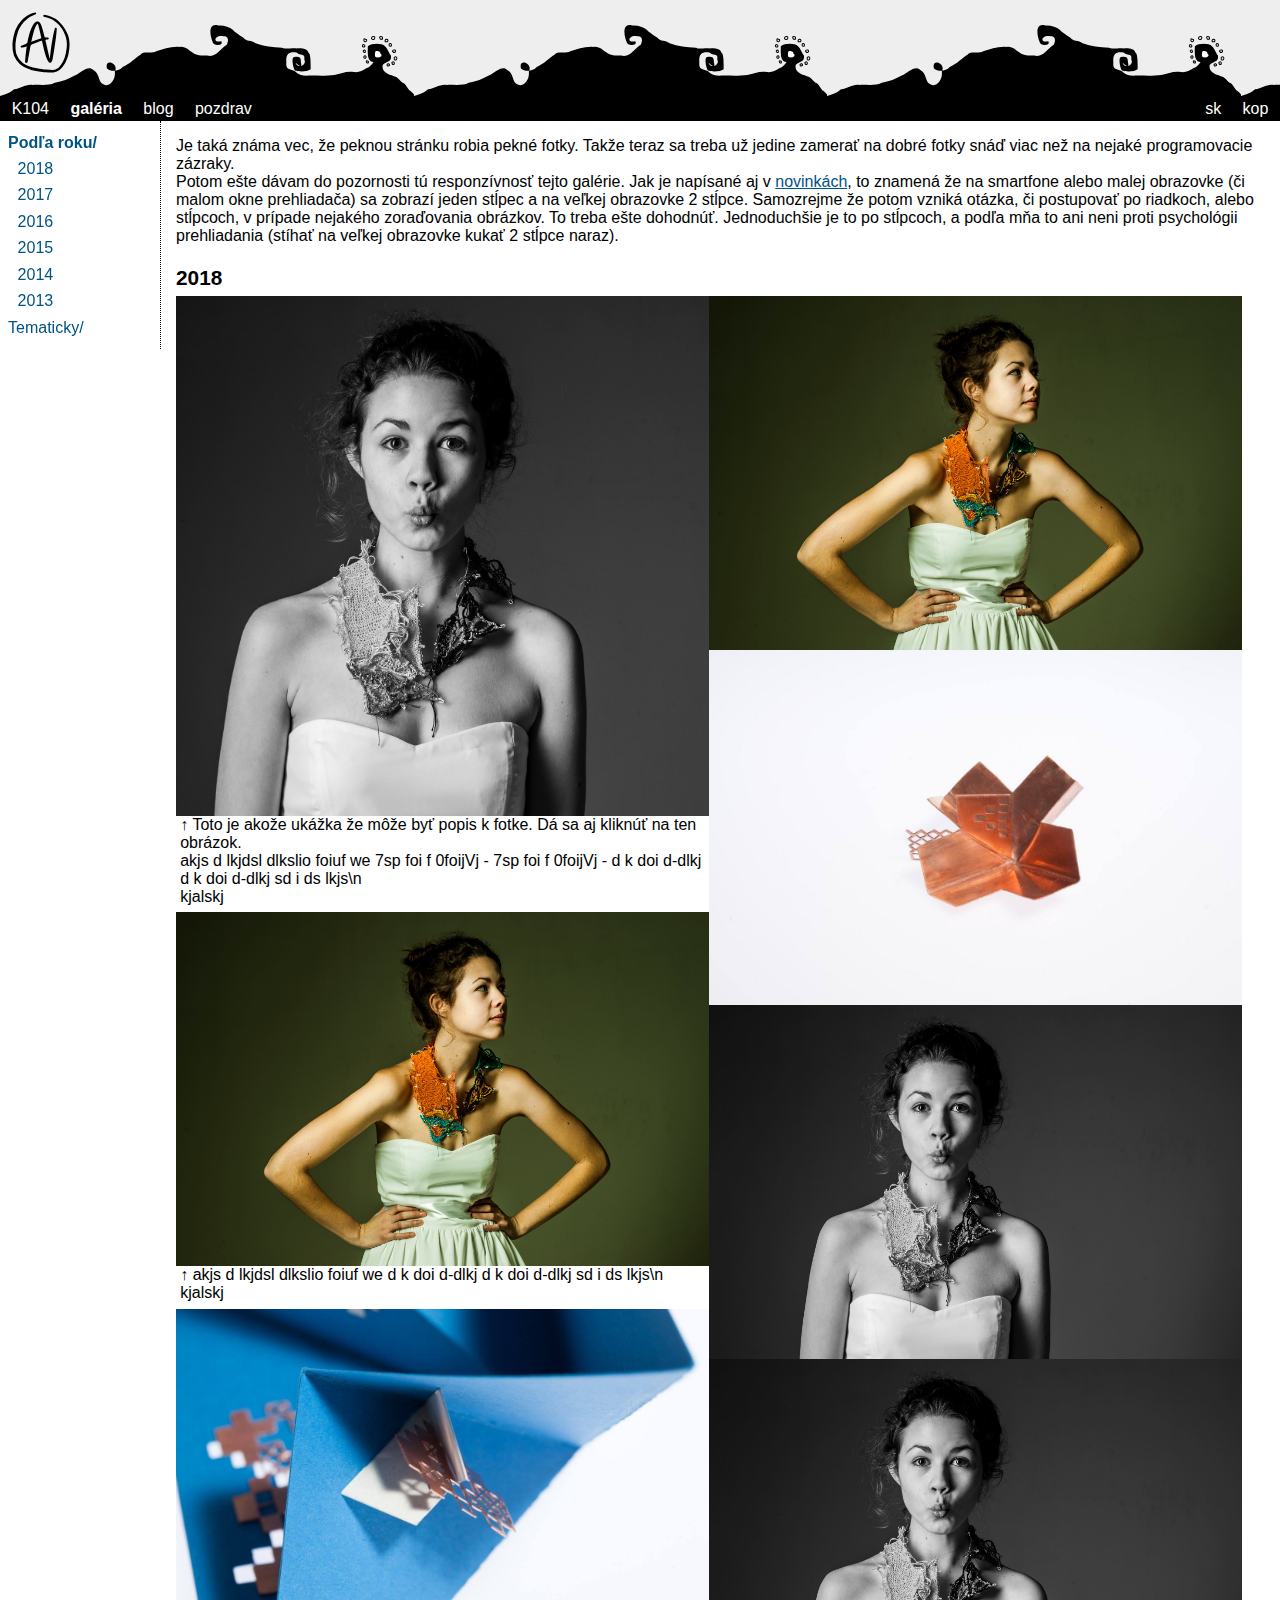
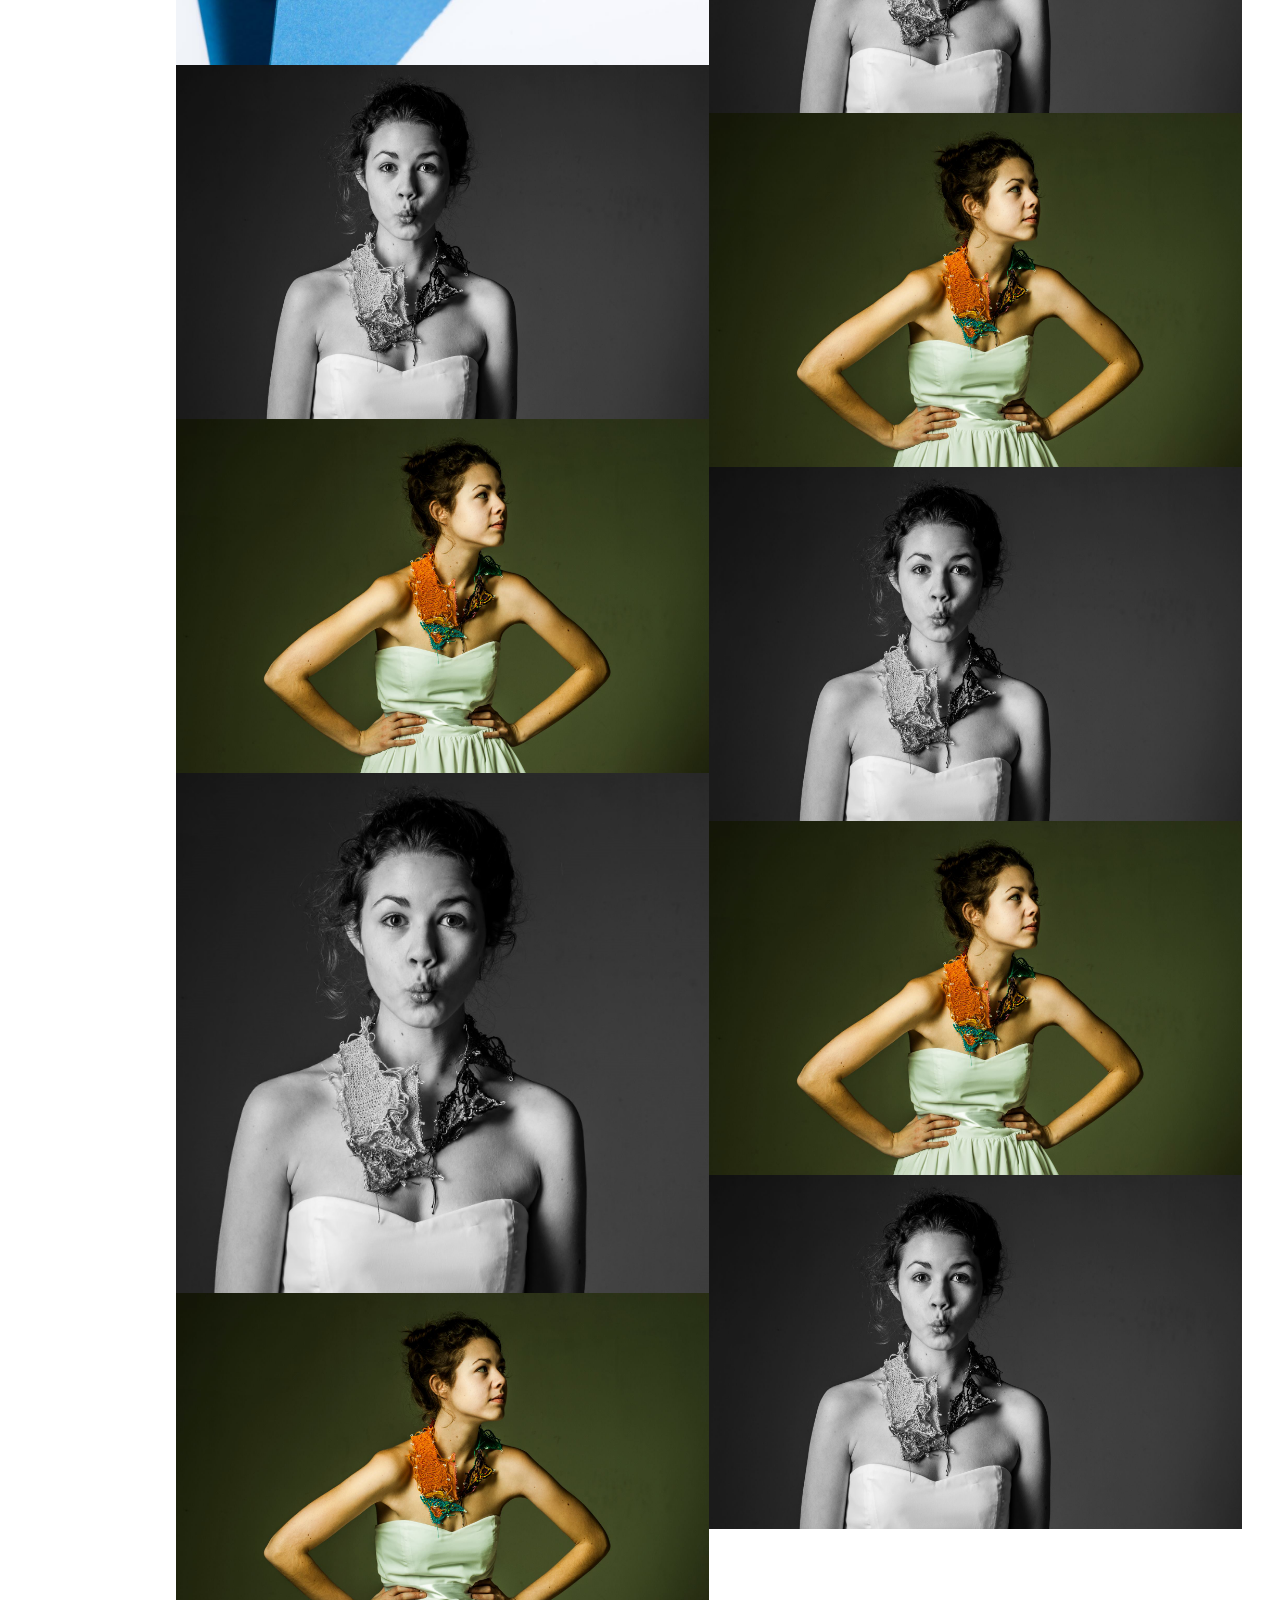
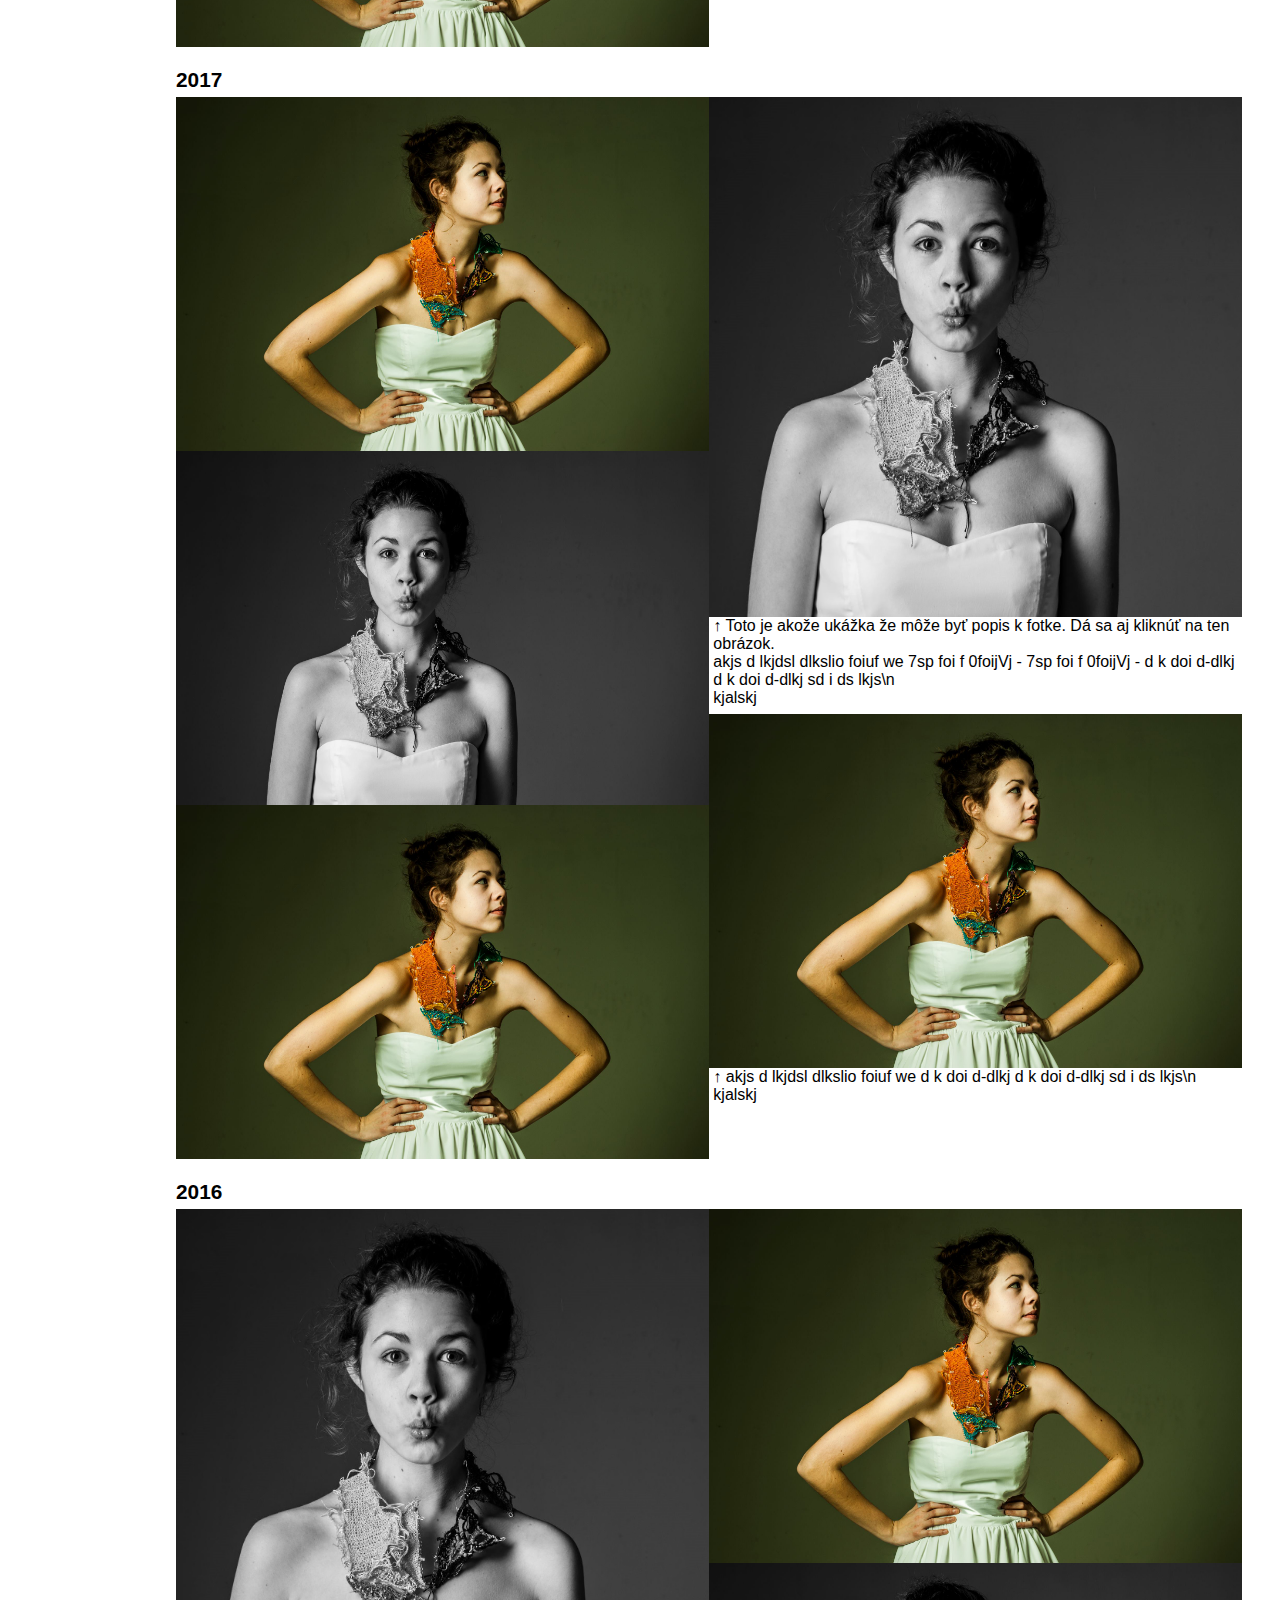
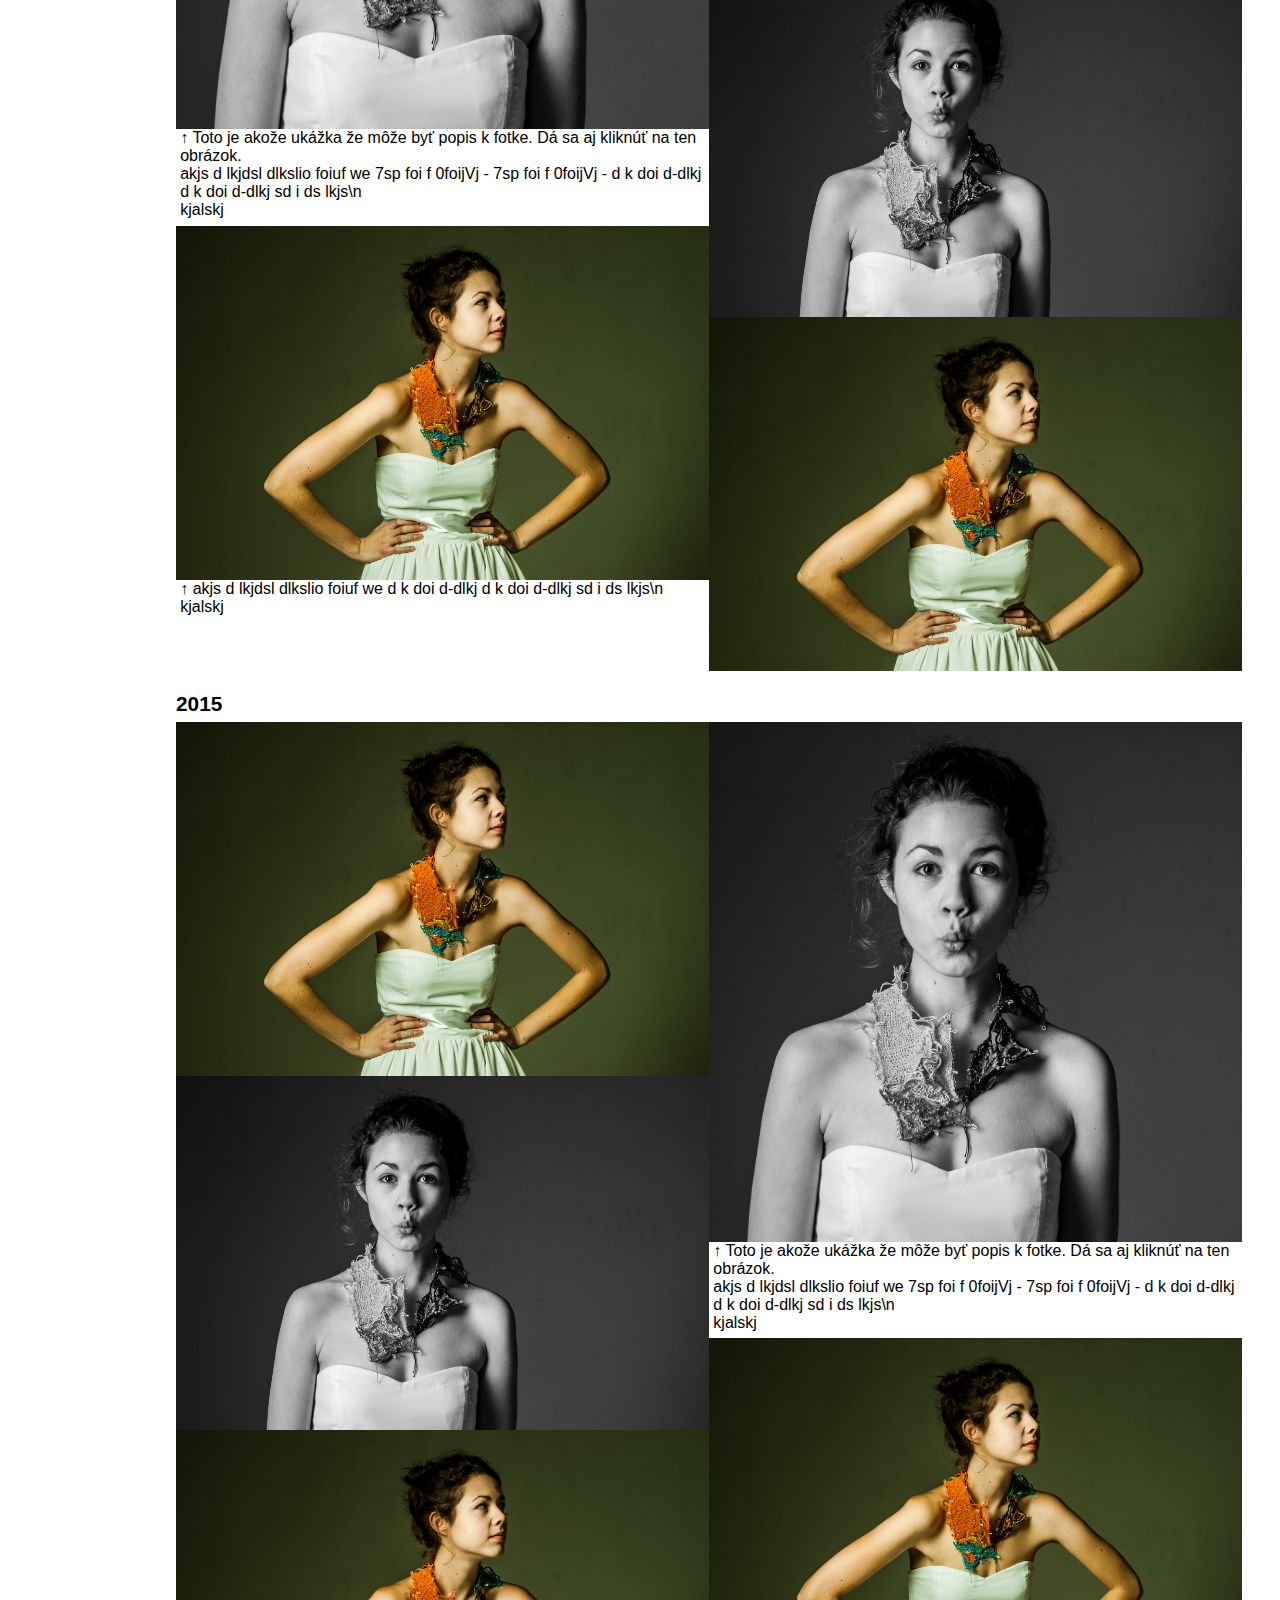
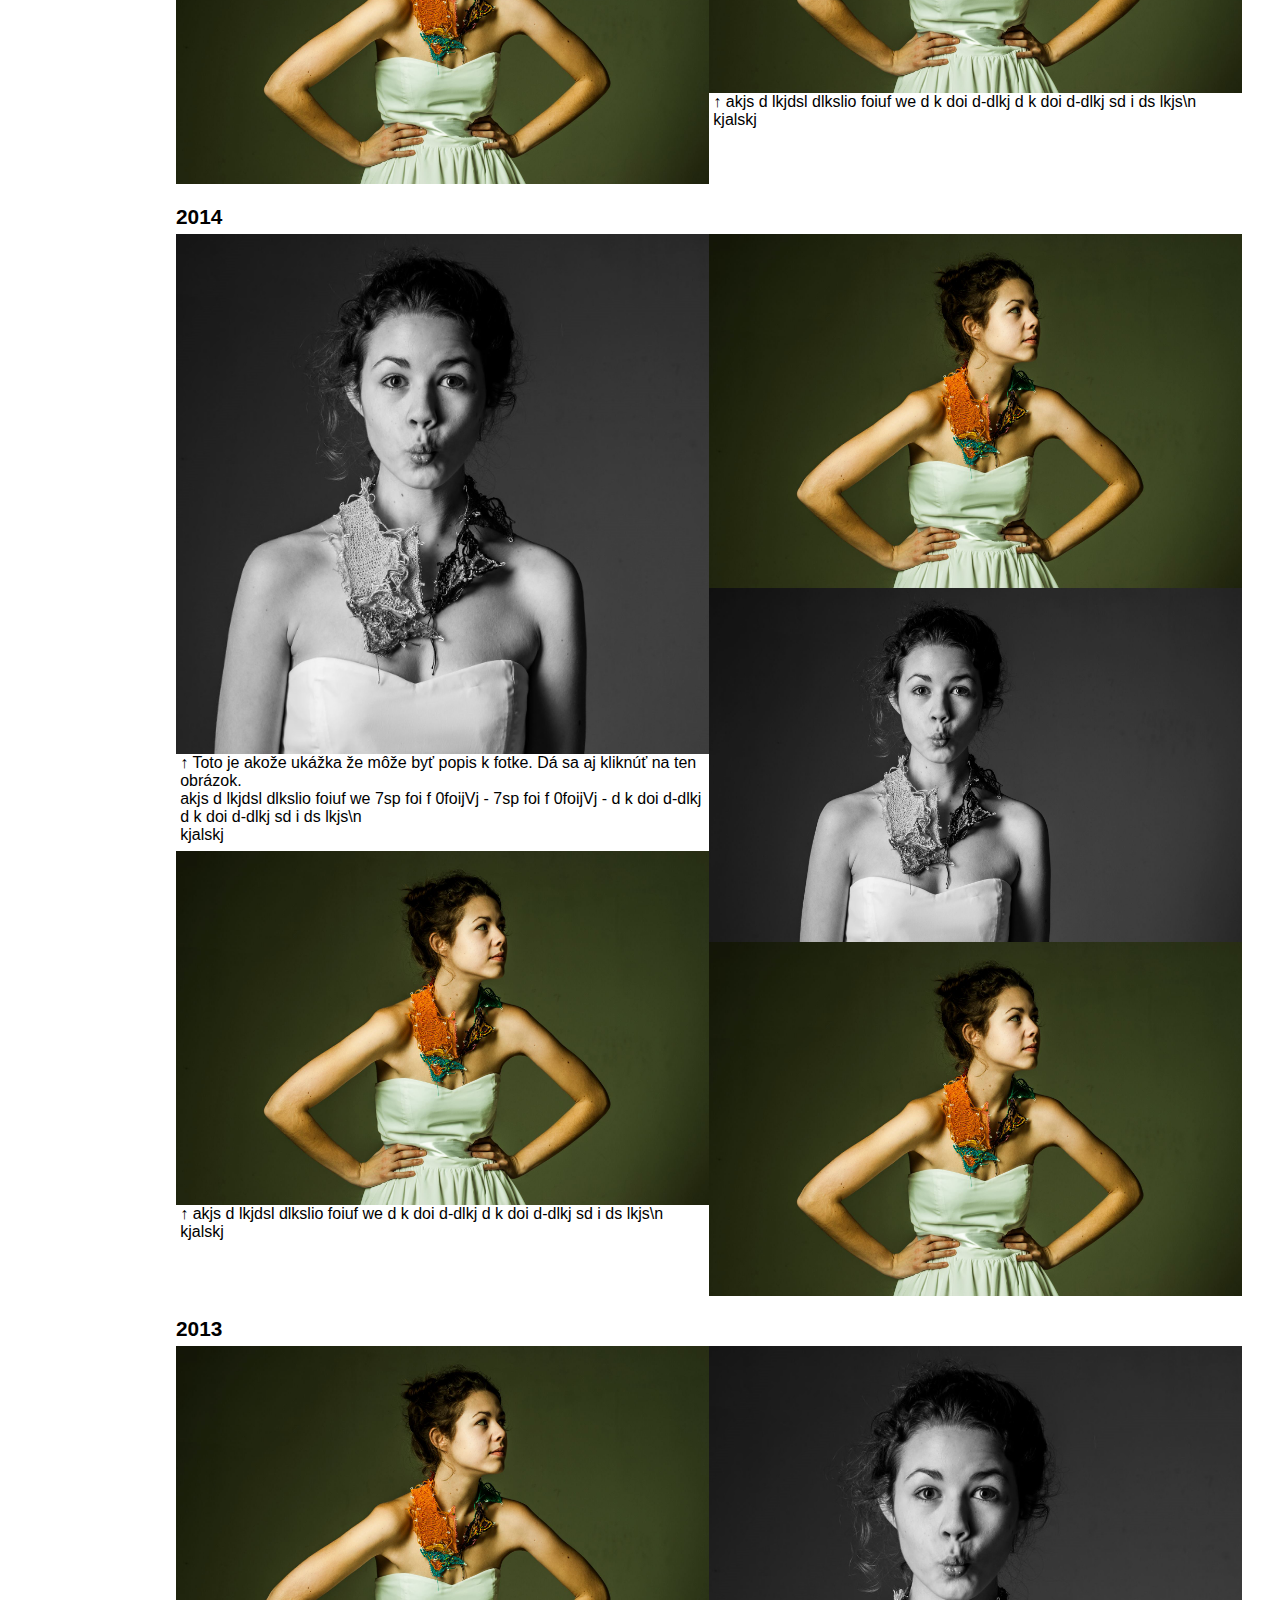
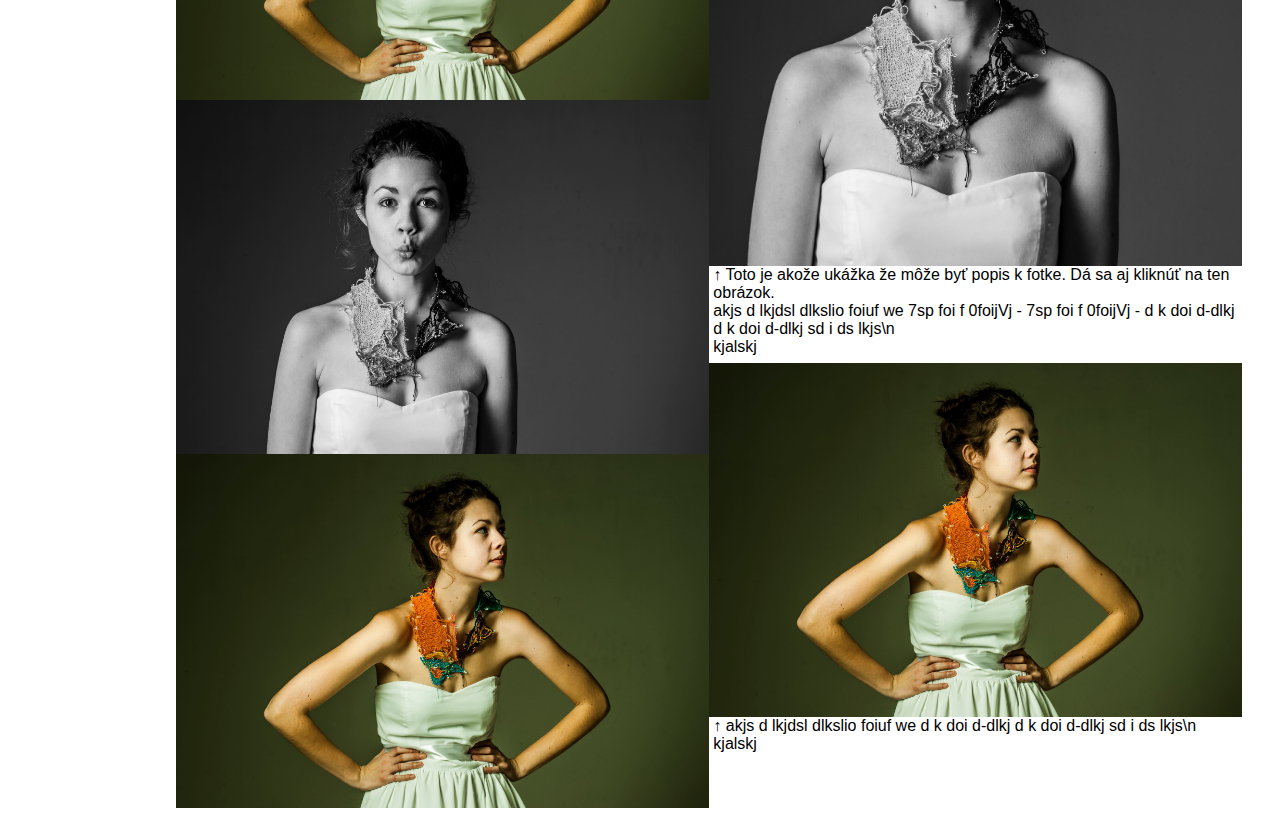
==== commit 9b0f1962: "aa" ====
--- a/galeria/galeria1.htm
+++ b/galeria/galeria1.htm
@@ -95,10 +95,10 @@
 		  <a href="../obr/nina1.jpg"><img src="../obr/nina1.jpg" alt="blabla" style="width:100%"></a>
 	  </div>
 	  <div class='policko'>
-		  <a href="../obr/nina2.jpg"><img src="../obr/nina2.jpg" alt="blabla" style="width:100%"></a>
-	  </div>
-	  <div class='policko'>
 		  <a href="../obr/sperk13.jpg"><img src="../obr/sperk13.jpg" alt="blabla" style="width:100%"></a>
+	  </div>
+	  <div class='policko'>
+		  <a href="../obr/nina2.jpg"><img src="../obr/nina2.jpg" alt="blabla" style="width:100%"></a>
 	  </div>
 	  <div class='policko'>
 		  <a href="../obr/nina2.jpg"><img src="../obr/nina2.jpg" alt="blabla" style="width:100%"></a>
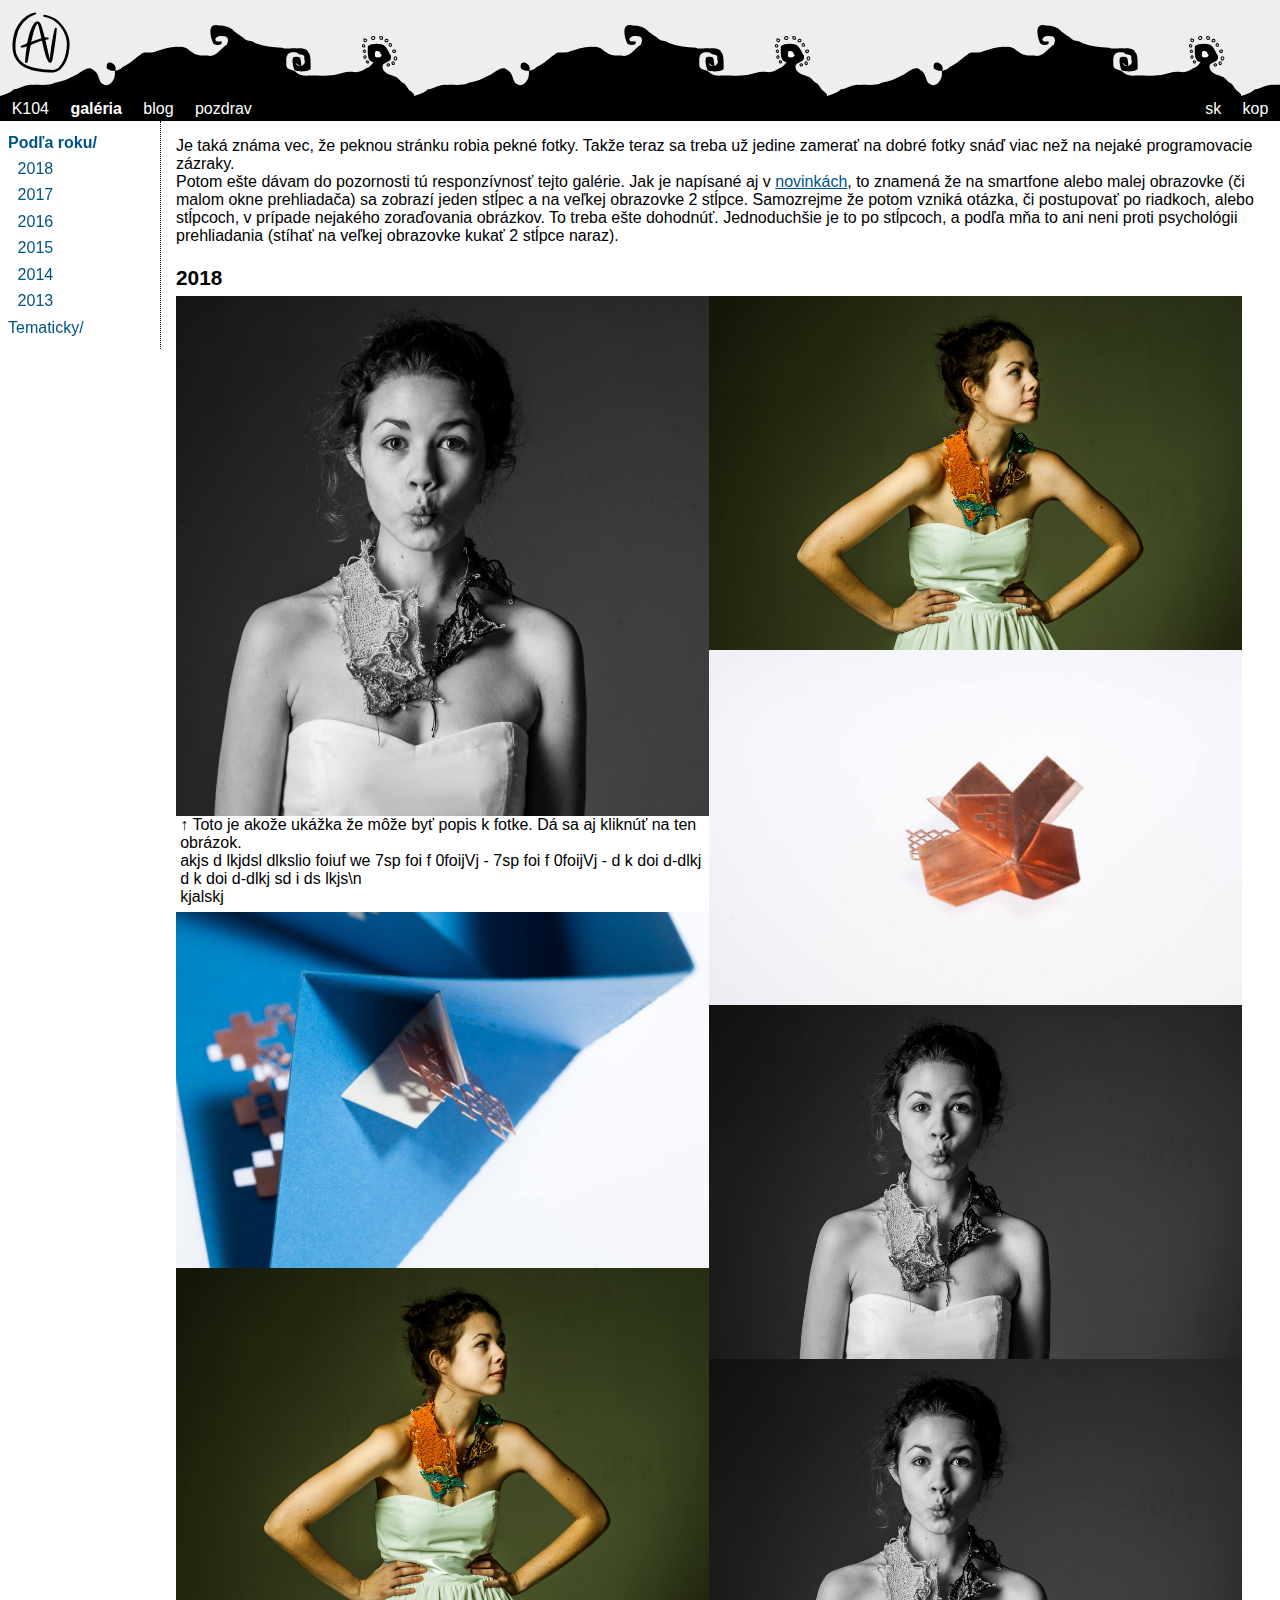
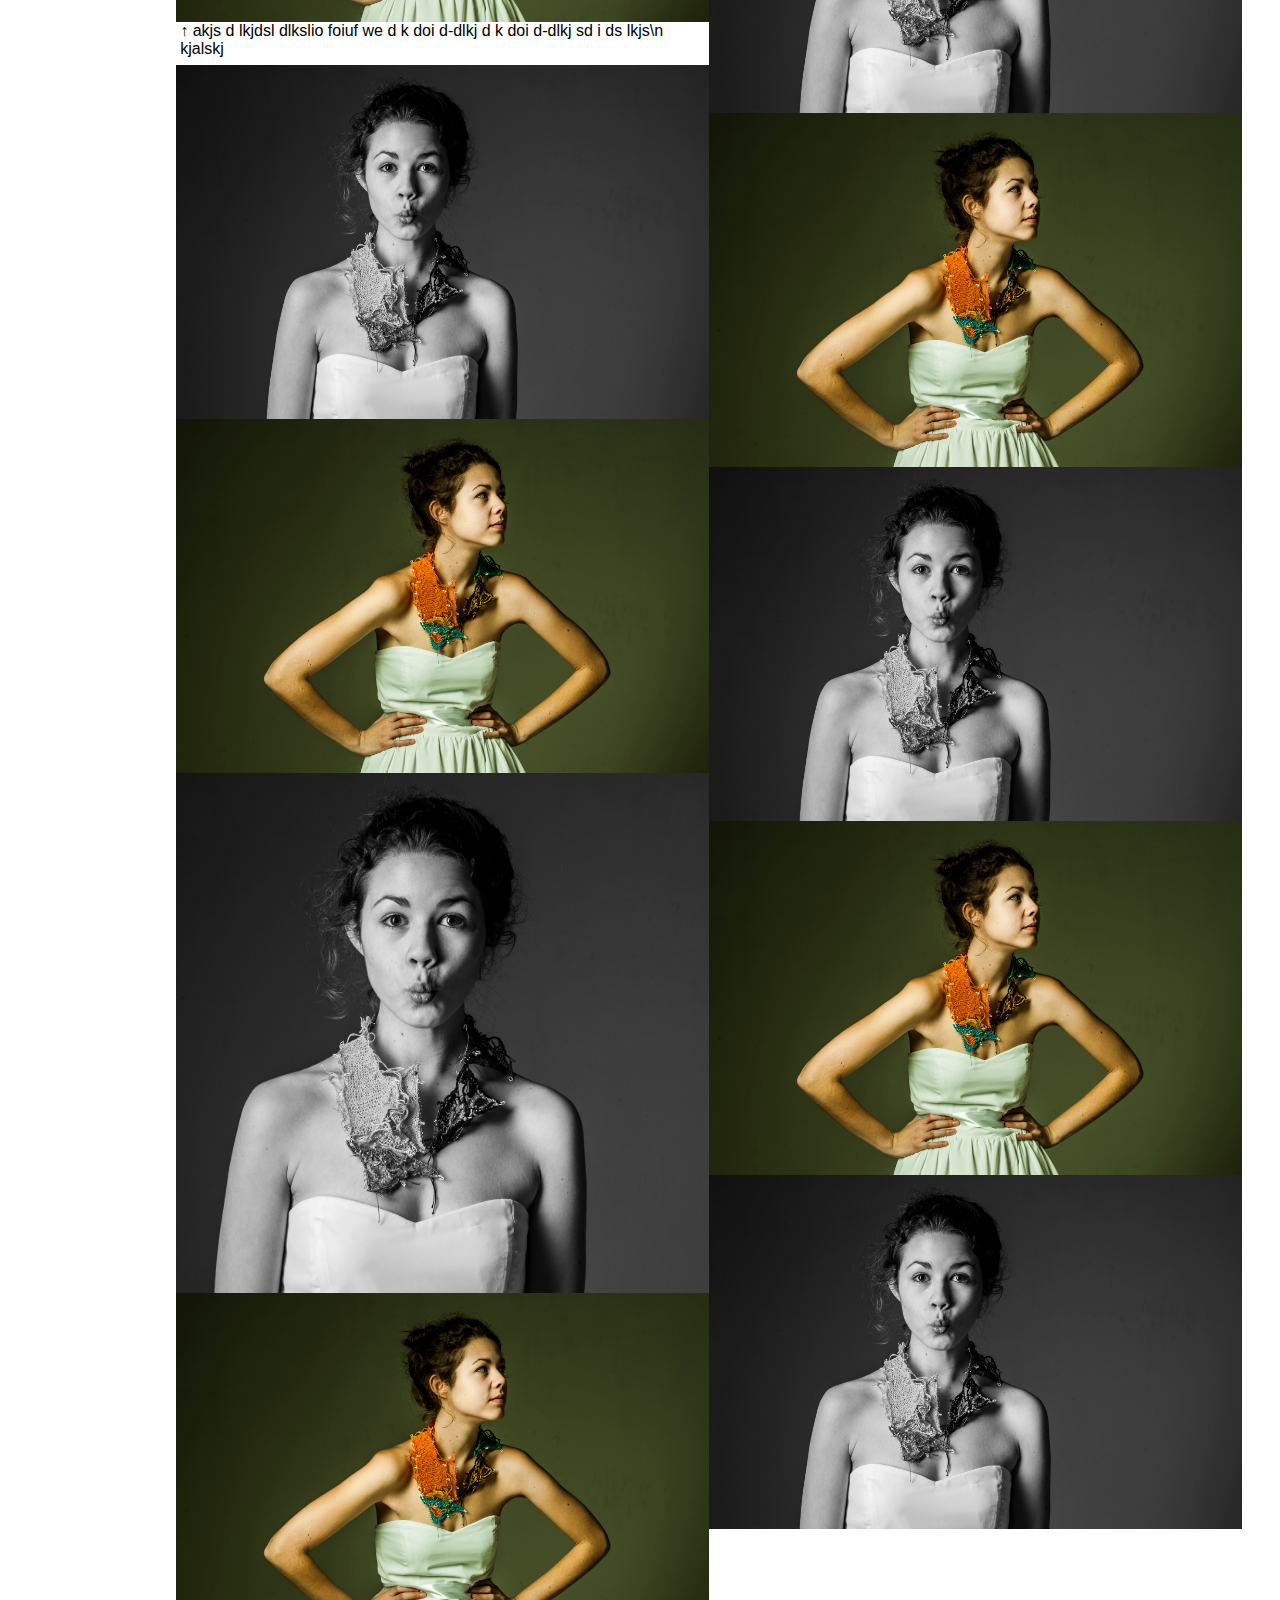
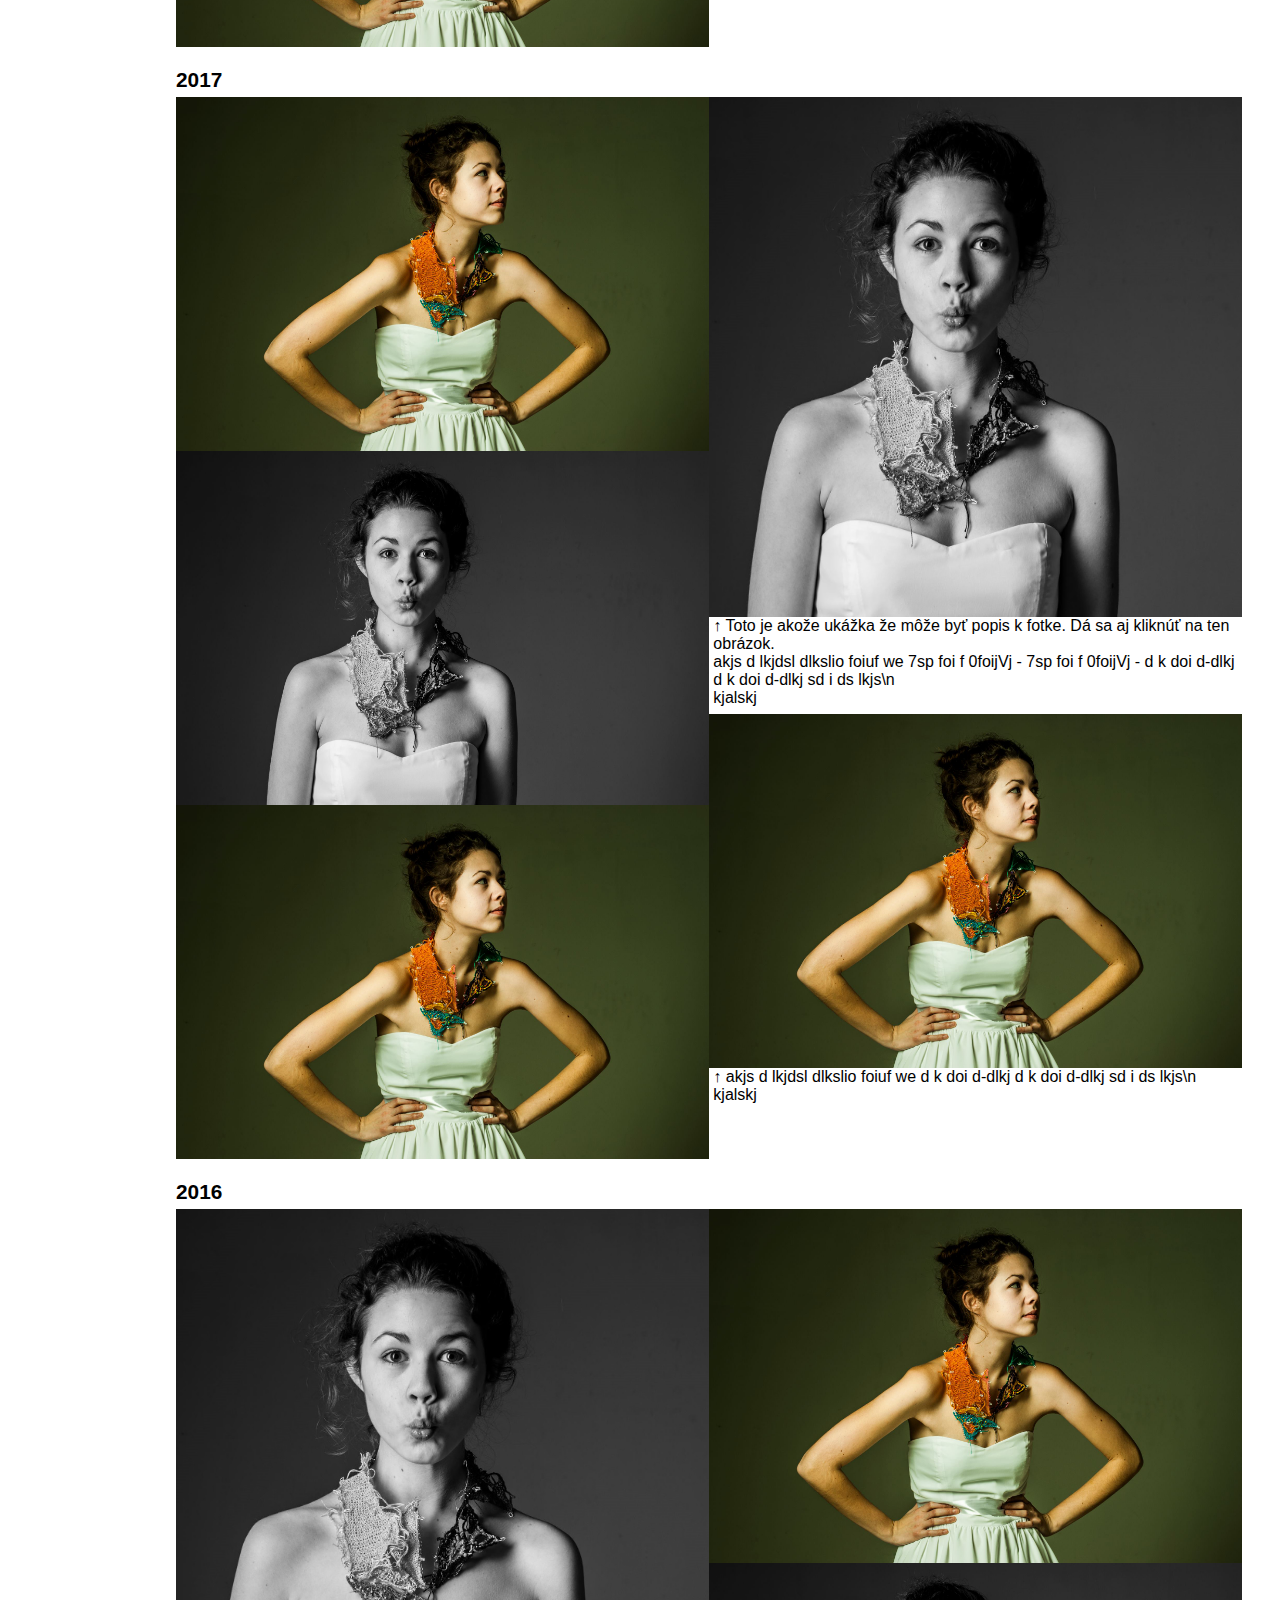
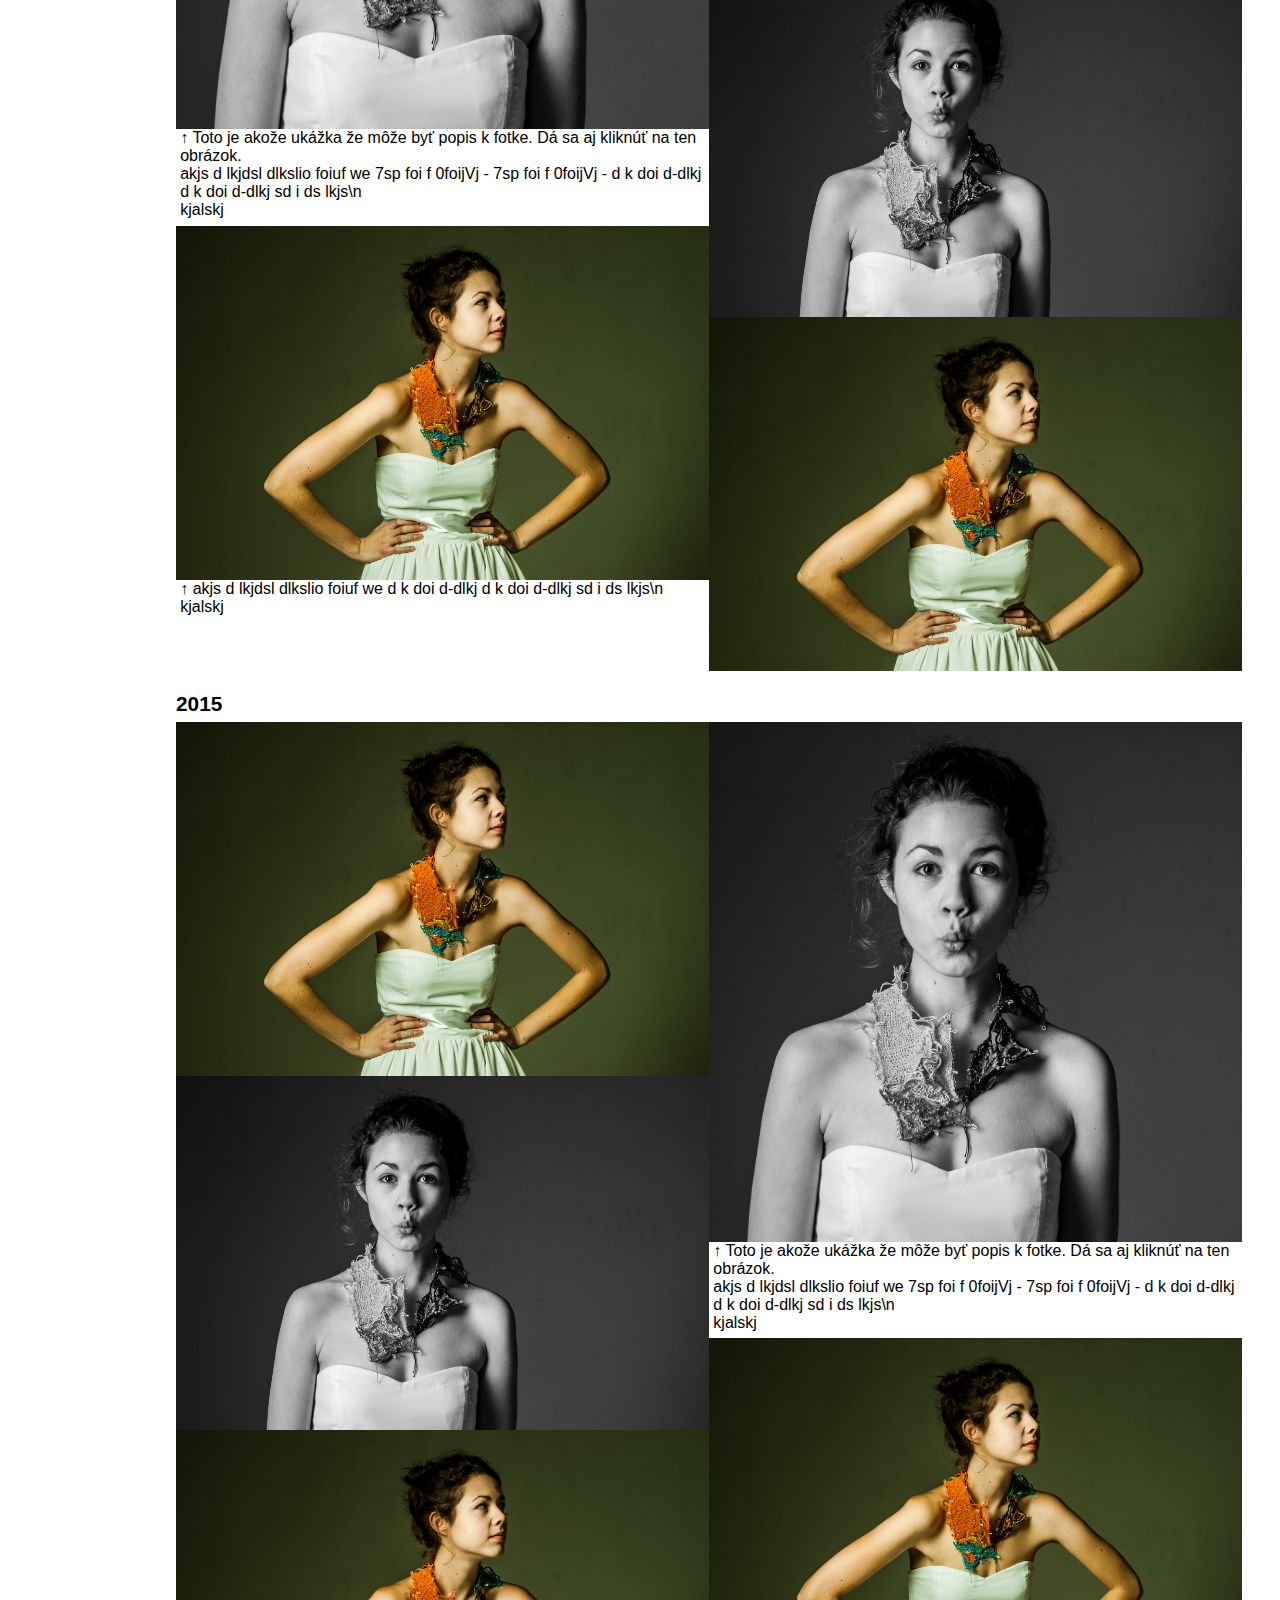
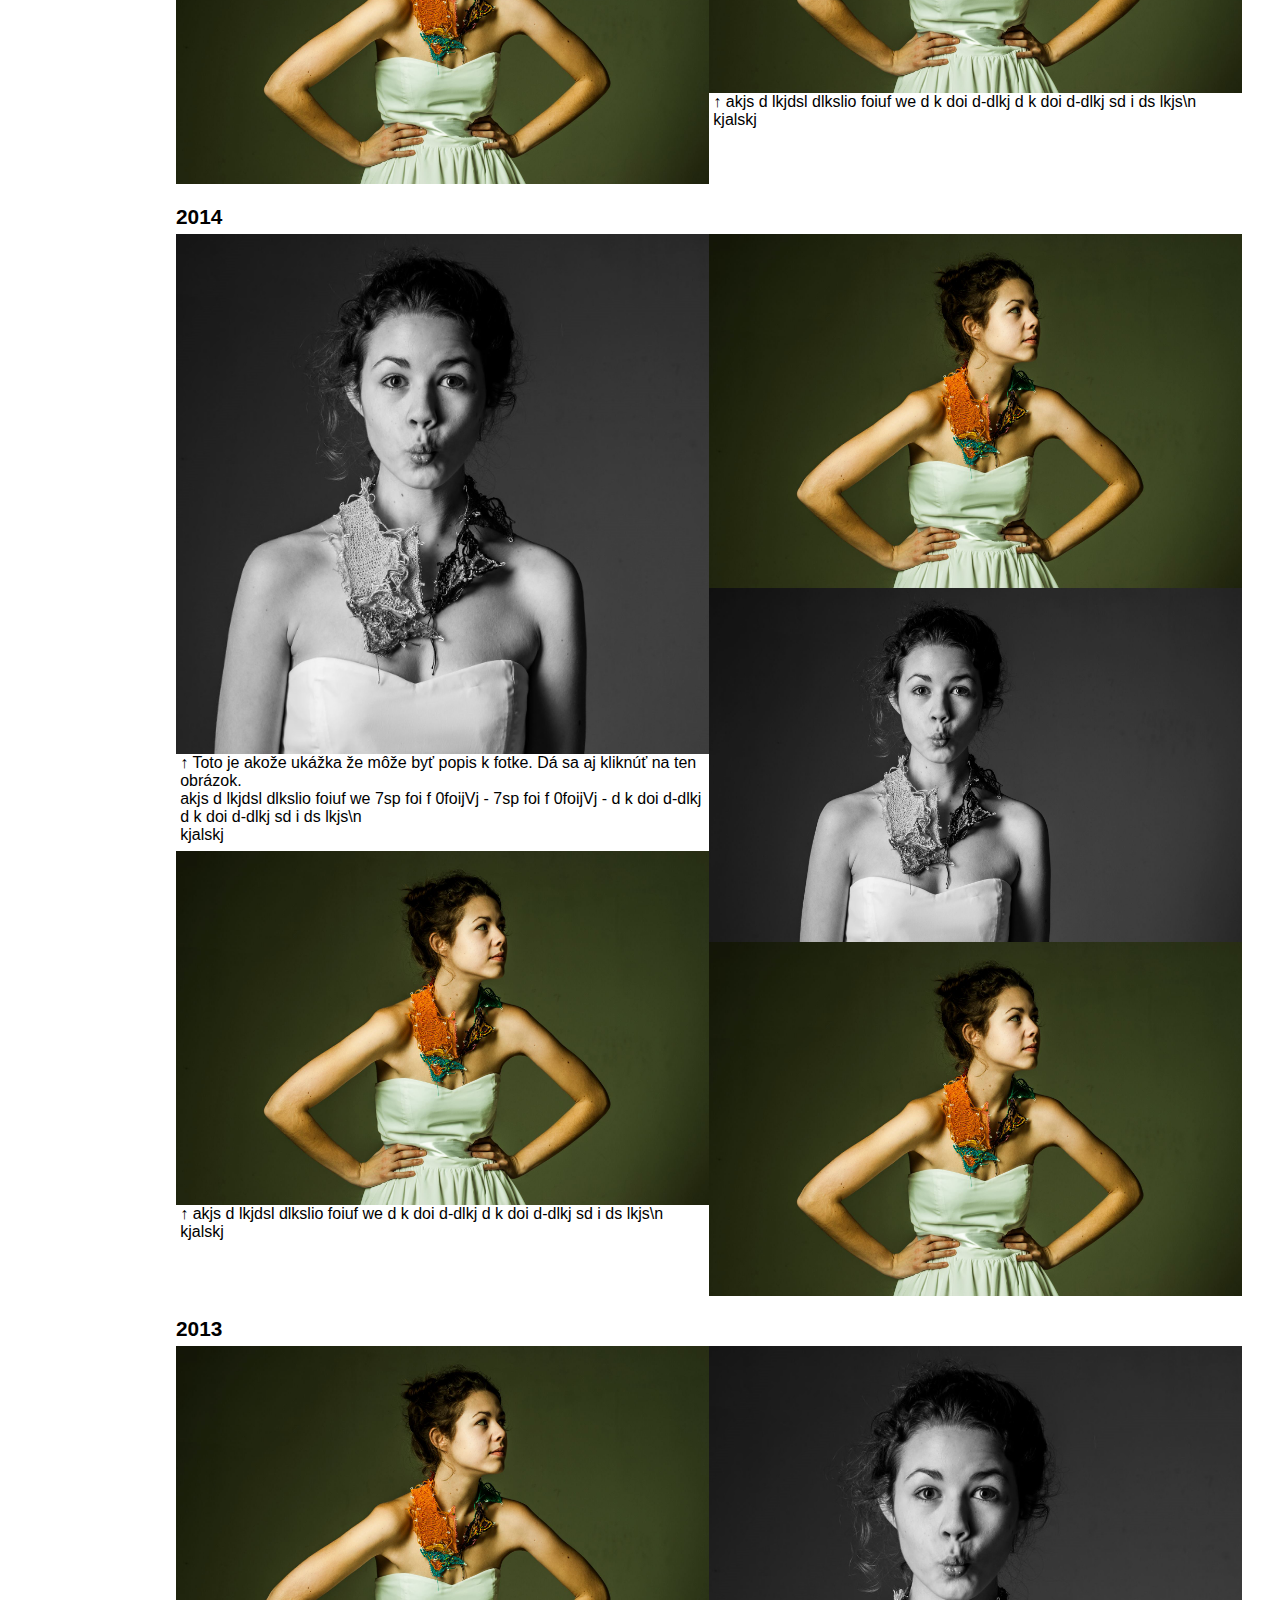
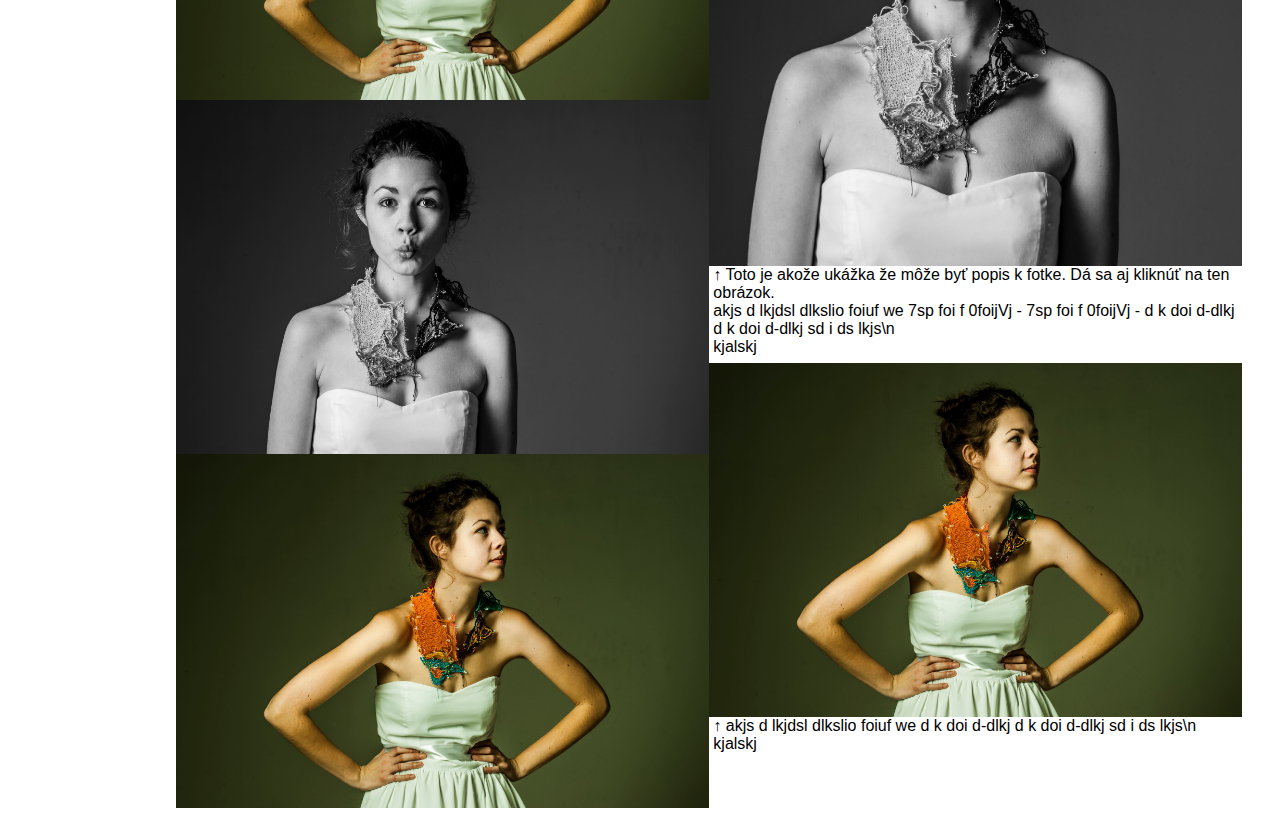
==== commit f48b7101: "aa" ====
--- a/galeria/galeria1.htm
+++ b/galeria/galeria1.htm
@@ -68,14 +68,14 @@
 		  <p>kjalskj</p>
 	  </div>
 	  <div class='policko'>
-		  <a href="../obr/nina1.jpg"><img src="../obr/nina1.jpg" alt="blabla" style="width:100%"></a>
-		  <p>&#8593; akjs d lkjdsl dlkslio  foiuf we
-		  d k doi d-dlkj d k doi d-dlkj sd i ds lkjs\n
-		  </p>
-		  <p>kjalskj</p>
-	  </div>
-	  <div class='policko'>
 		  <a href="../obr/sperk6.jpg"><img src="../obr/sperk6.jpg" alt="blabla" style="width:100%"></a>
+	  </div>
+	  <div class='policko'>
+		  <a href="../obr/nina1.jpg"><img src="../obr/nina1.jpg" alt="blabla" style="width:100%"></a>
+		  <p>&#8593; akjs d lkjdsl dlkslio  foiuf we
+		  d k doi d-dlkj d k doi d-dlkj sd i ds lkjs\n
+		  </p>
+		  <p>kjalskj</p>
 	  </div>
 	  <div class='policko'>
 		  <a href="../obr/nina2.jpg"><img src="../obr/nina2.jpg" alt="blabla" style="width:100%"></a>
